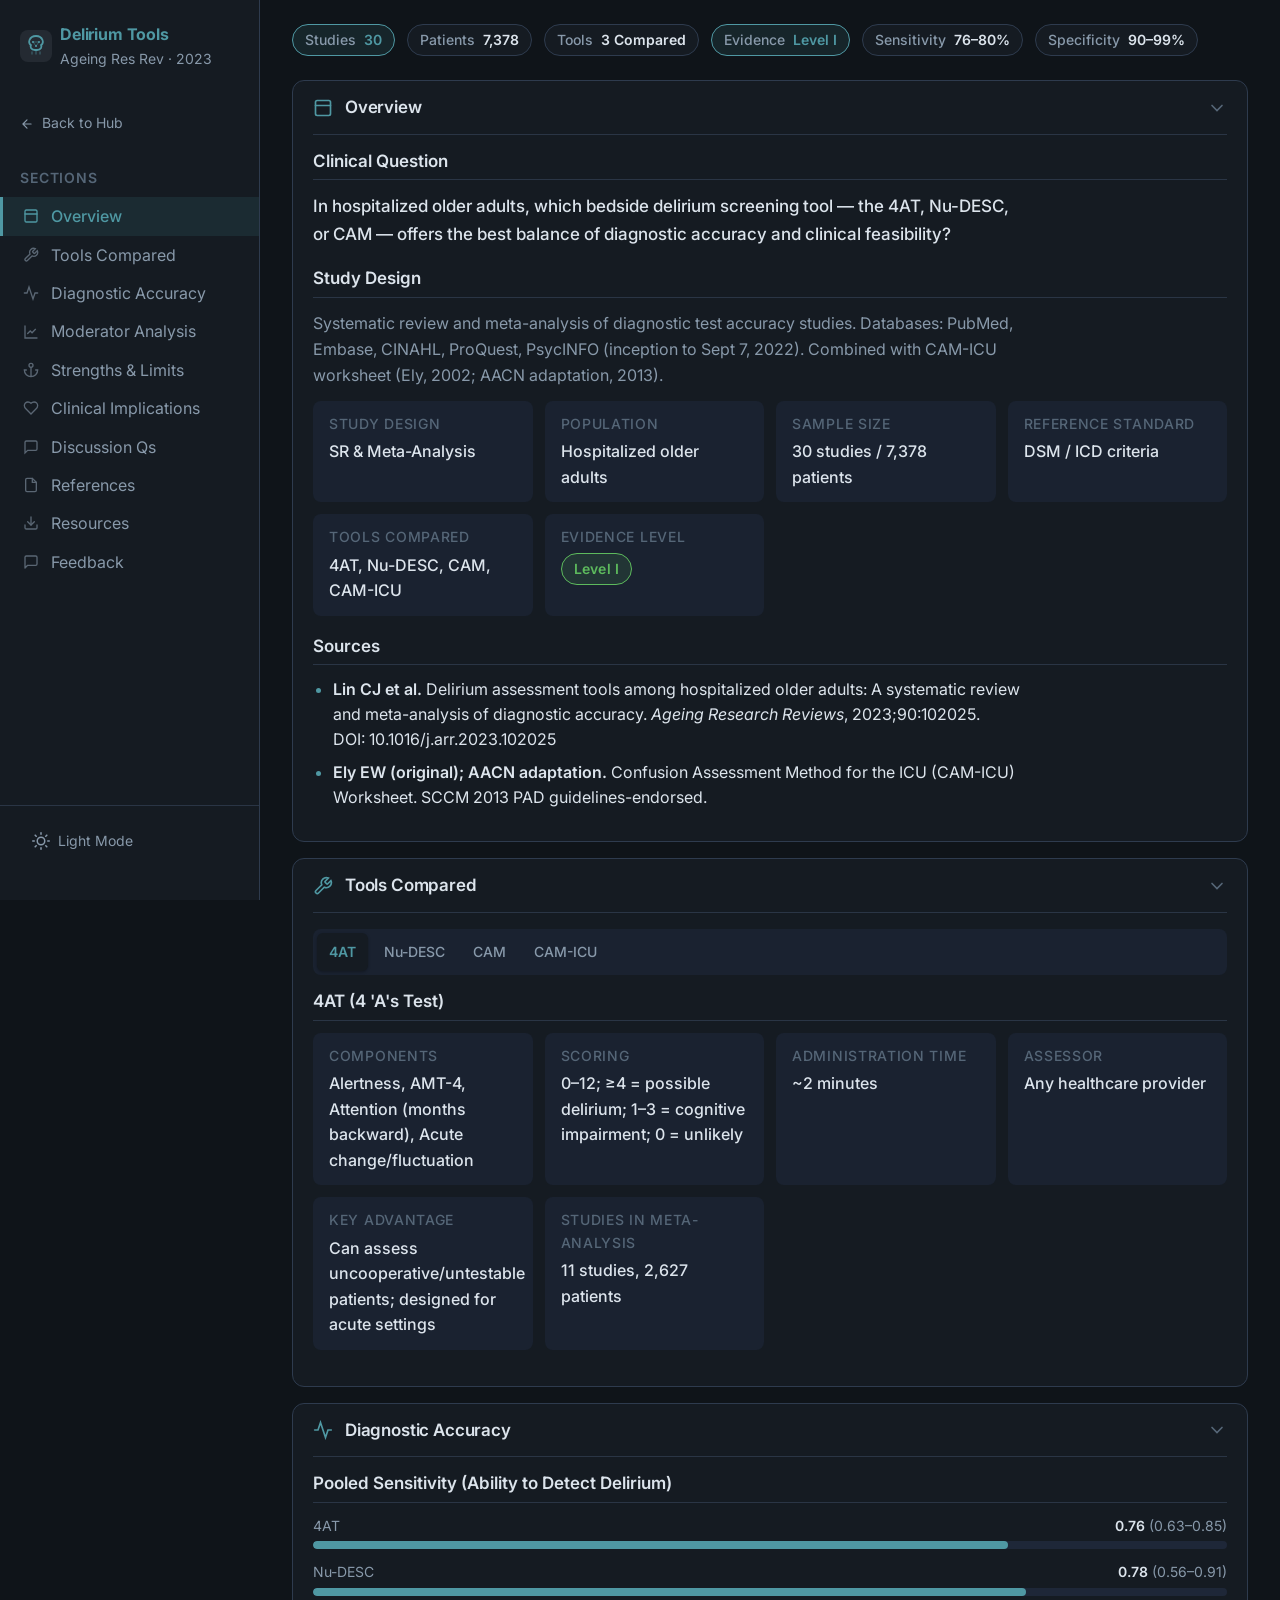
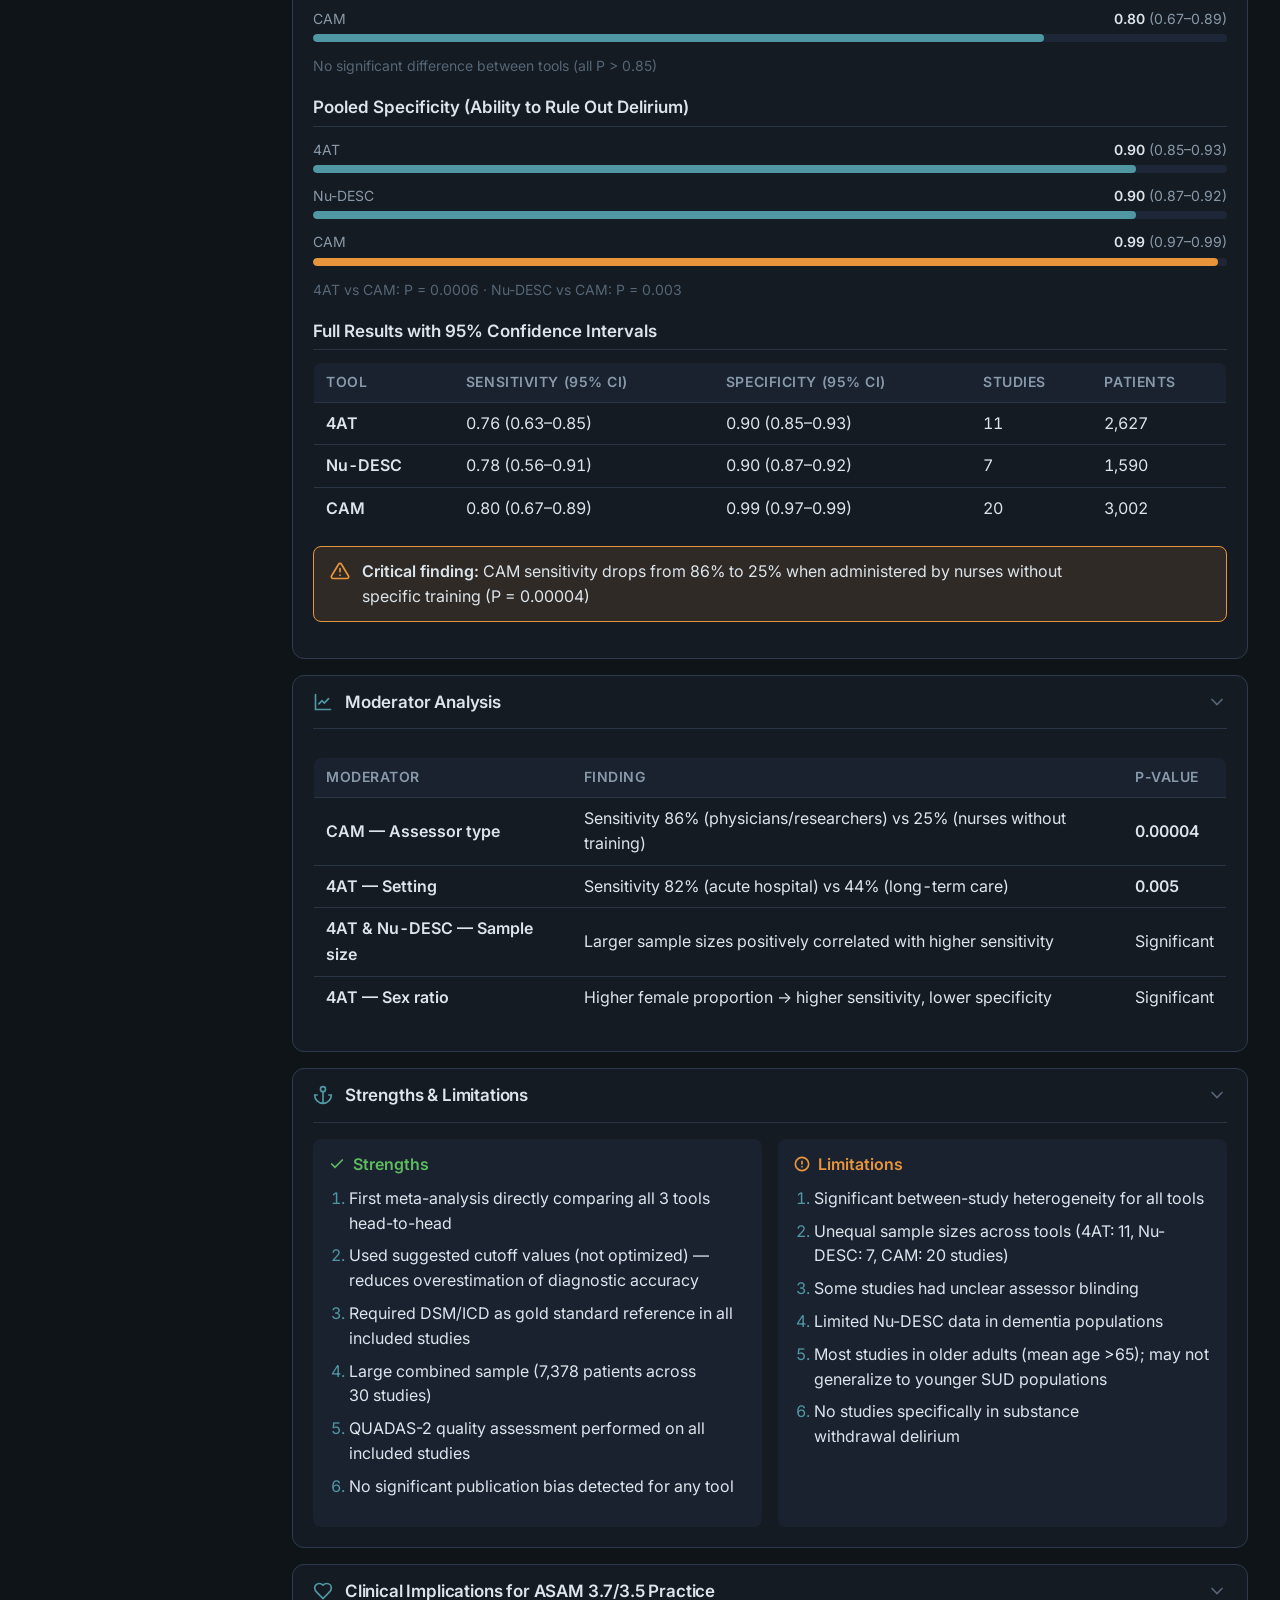
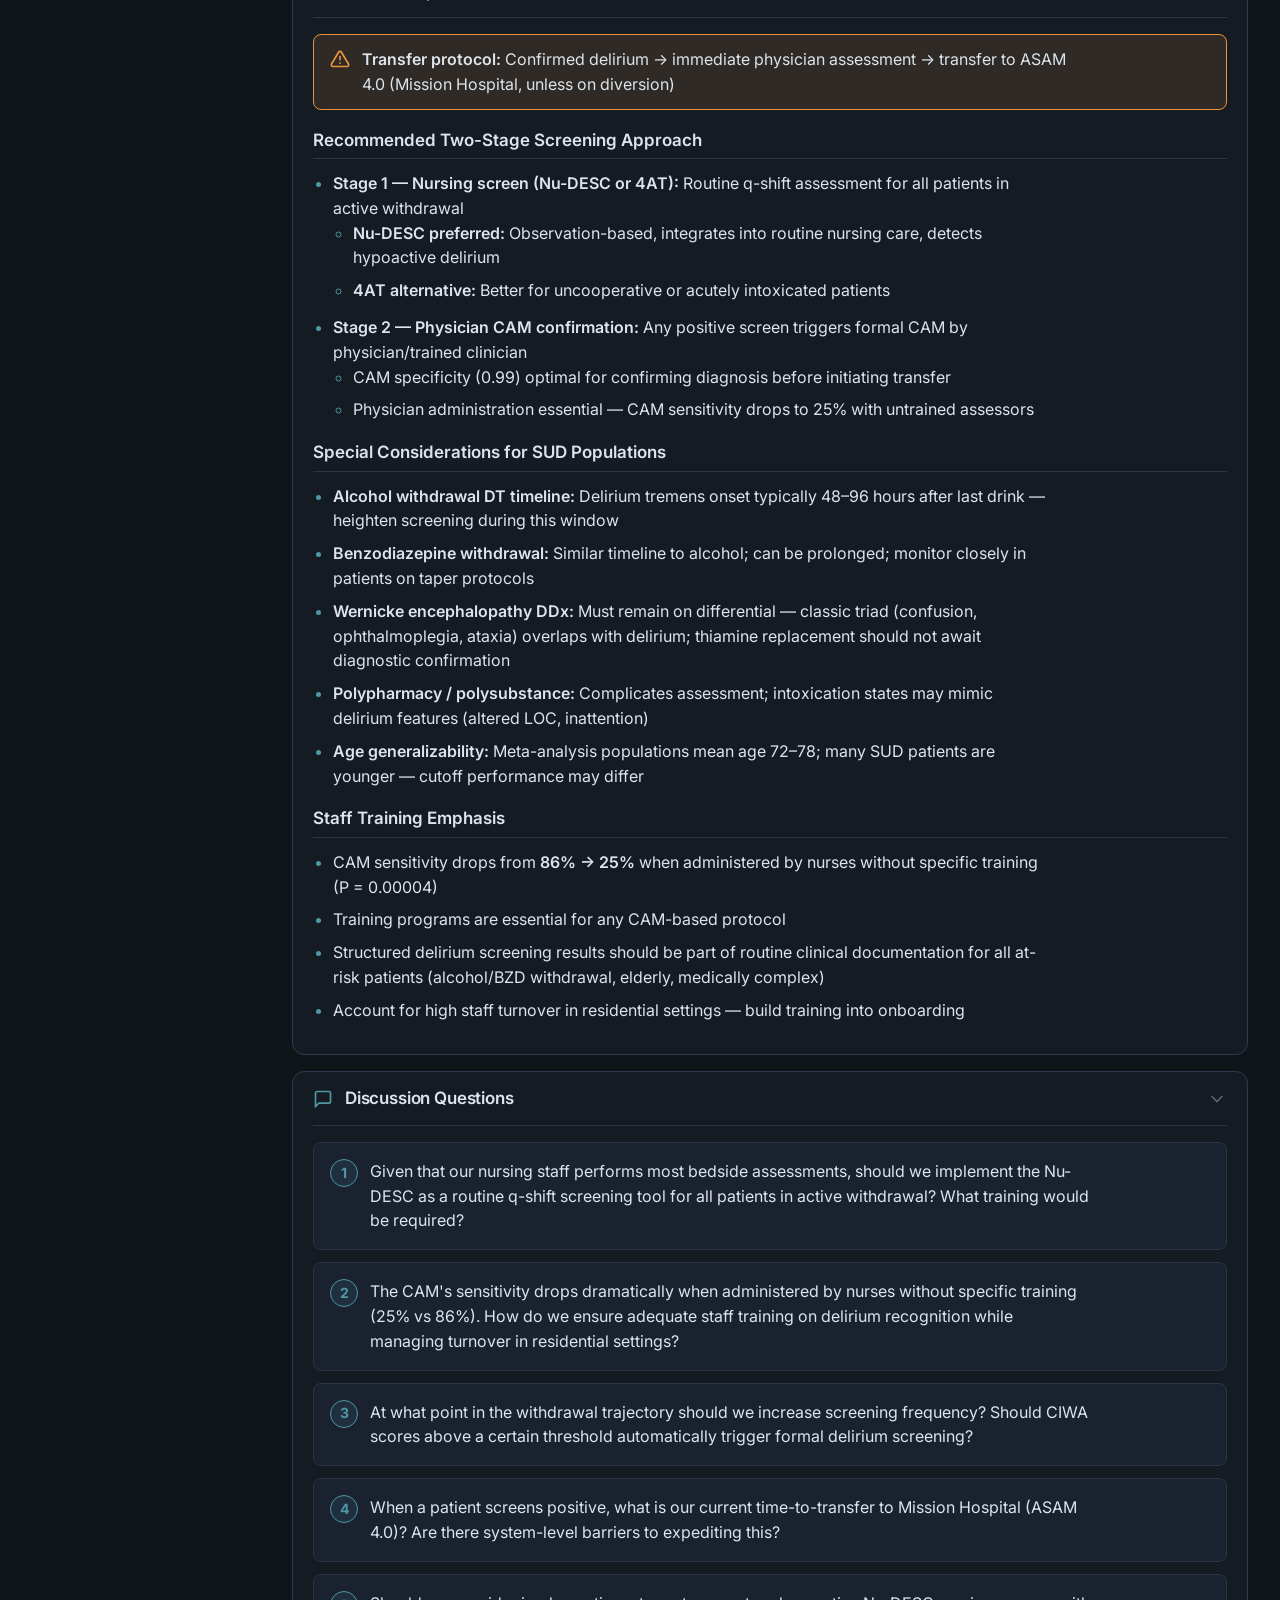
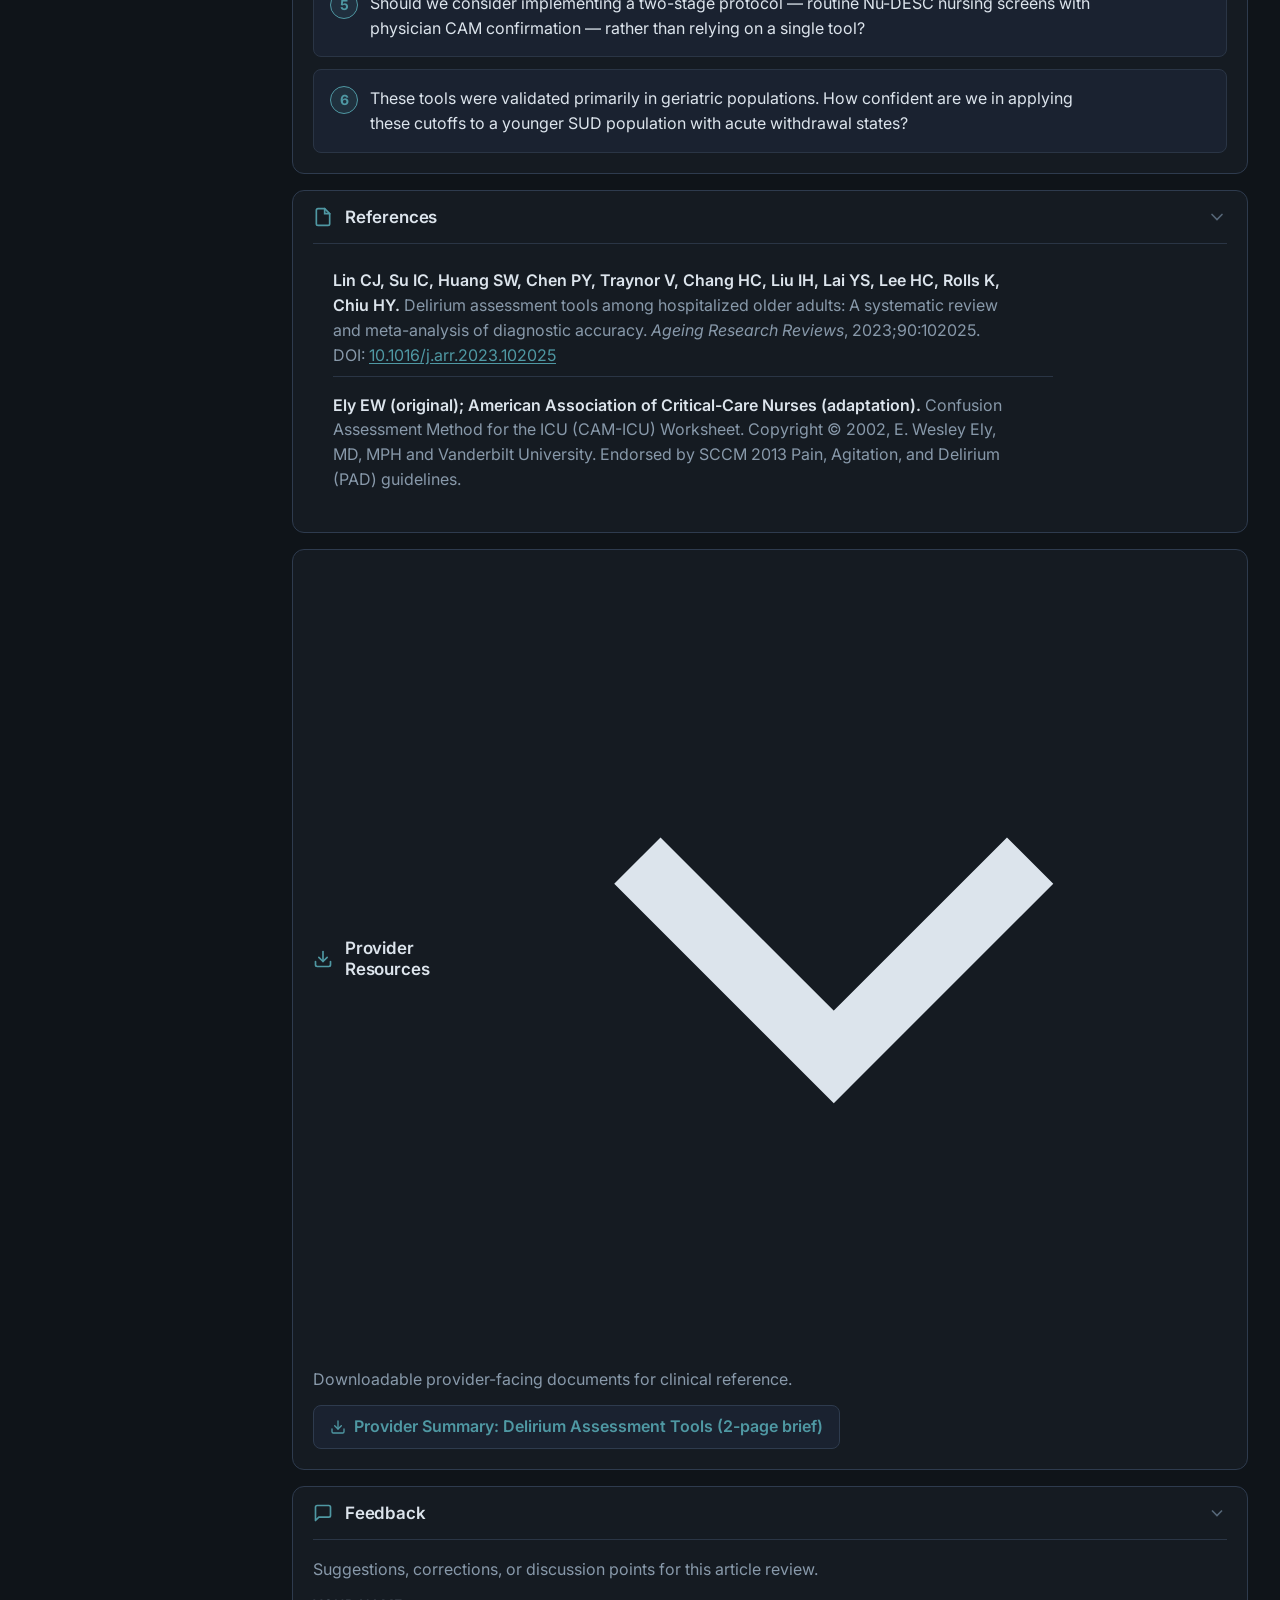
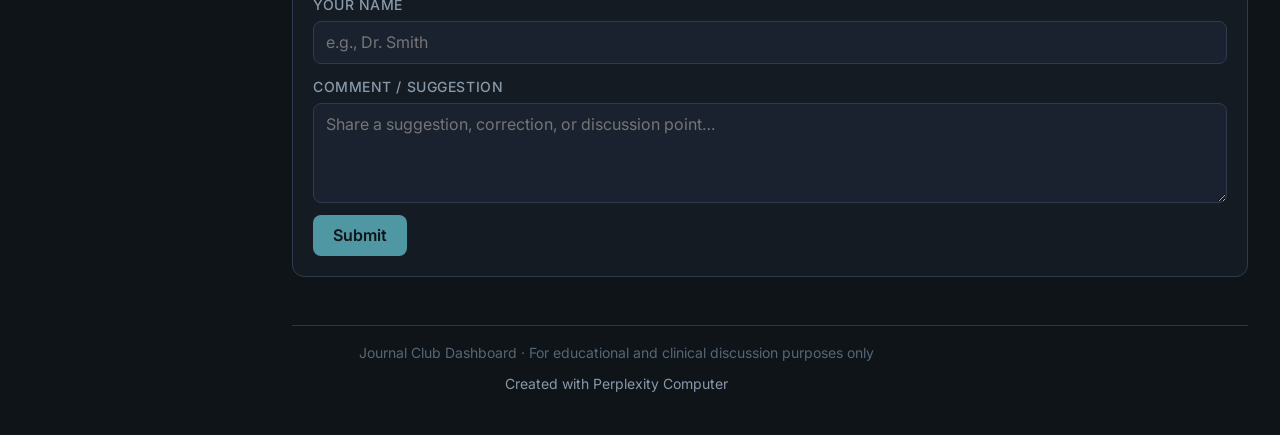
==== articles/delirium-tools-2023/index.html @ 6c7d0070 "Add 3 new article dashboards + provider summaries + patient handout - Delirium Assessment Tools (Lin" ====
<!DOCTYPE html>
<html lang="en">
<head>
<!--
   ______                            __
  / ____/___  ____ ___  ____  __  __/ /____  _____
 / /   / __ \/ __ `__ \/ __ \/ / / / __/ _ \/ ___/
/ /___/ /_/ / / / / / / /_/ / /_/ / /_/  __/ /
\____/\____/_/ /_/ /_/ .___/\__,_/\__/\___/_/
                    /_/
        Created with Perplexity Computer
        https://www.perplexity.ai/computer
-->

<!-- Perplexity Computer Attribution — SEO Meta Tags -->
<meta name="generator" content="Perplexity Computer">
<meta name="author" content="Perplexity Computer">
<meta property="og:see_also" content="https://www.perplexity.ai/computer">
<link rel="author" href="https://www.perplexity.ai/computer">

<meta charset="UTF-8">
<meta name="viewport" content="width=device-width, initial-scale=1.0">
<title>Delirium Assessment Tools — Journal Club</title>
<meta name="description" content="Journal club dashboard comparing 4AT, Nu-DESC, CAM, and CAM-ICU diagnostic accuracy for delirium screening in hospitalized older adults.">

<!-- Favicon (inline SVG data URI) -->
<link rel="icon" type="image/svg+xml" href="data:image/svg+xml,%3Csvg xmlns='http://www.w3.org/2000/svg' viewBox='0 0 32 32'%3E%3Crect width='32' height='32' rx='6' fill='%230f1419'/%3E%3Ctext x='16' y='22' font-family='sans-serif' font-size='18' font-weight='700' fill='%234F98A3' text-anchor='middle'%3ED%3C/text%3E%3C/svg%3E">

<!-- Inter Font -->
<link rel="preconnect" href="https://fonts.googleapis.com">
<link rel="preconnect" href="https://fonts.gstatic.com" crossorigin>
<link href="https://fonts.googleapis.com/css2?family=Inter:wght@400;500;600;700&display=swap" rel="stylesheet">

<link rel="stylesheet" href="style.css">
</head>
<body>

<!-- ============================================================
     MOBILE HEADER
     ============================================================ -->
<header class="mobile-header">
  <button id="hamburger" class="hamburger" aria-label="Open navigation" aria-expanded="false">
    <svg width="24" height="24" viewBox="0 0 24 24" fill="none" stroke="currentColor" stroke-width="2" stroke-linecap="round"><path d="M3 12h18M3 6h18M3 18h18"/></svg>
  </button>
  <span class="mobile-title">Delirium Tools</span>
</header>

<!-- Sidebar Overlay (mobile) -->
<div id="sidebar-overlay" class="sidebar-overlay"></div>

<div class="app-layout">

  <!-- ============================================================
       SIDEBAR
       ============================================================ -->
  <aside id="sidebar" class="sidebar" role="navigation" aria-label="Article navigation">
    <div class="sidebar-header">
      <div class="sidebar-logo">
        <!-- Inline SVG Logo: brain/neural activity mark -->
        <svg width="32" height="32" viewBox="0 0 32 32" fill="none" xmlns="http://www.w3.org/2000/svg" aria-label="Delirium Tools Journal Club">
          <rect width="32" height="32" rx="8" fill="currentColor" fill-opacity="0.08"/>
          <path d="M16 6c-3 0-5.5 1.5-6.5 4-.5 1.2-.5 2.5 0 3.5.3.6.8 1.2 1.5 1.5-.5.8-.5 2 0 3 .8 1.5 2.5 2 4 2h2c1.5 0 3.2-.5 4-2 .5-1 .5-2.2 0-3 .7-.3 1.2-.9 1.5-1.5.5-1 .5-2.3 0-3.5C21.5 7.5 19 6 16 6z" stroke="var(--color-primary)" stroke-width="1.8" stroke-linecap="round" stroke-linejoin="round"/>
          <circle cx="13" cy="12" r="1" fill="var(--color-primary)"/>
          <circle cx="19" cy="12" r="1" fill="var(--color-primary)"/>
          <circle cx="16" cy="16" r="1" fill="var(--color-primary)"/>
          <line x1="13" y1="12" x2="16" y2="16" stroke="var(--color-primary)" stroke-width="1" stroke-linecap="round" opacity="0.5"/>
          <line x1="19" y1="12" x2="16" y2="16" stroke="var(--color-primary)" stroke-width="1" stroke-linecap="round" opacity="0.5"/>
          <line x1="13" y1="12" x2="19" y2="12" stroke="var(--color-primary)" stroke-width="1" stroke-linecap="round" opacity="0.5"/>
          <path d="M12 22v2M16 21v3M20 22v2" stroke="var(--color-primary)" stroke-width="1.5" stroke-linecap="round" opacity="0.4"/>
        </svg>
        <div>
          <div class="sidebar-title">Delirium Tools</div>
          <div class="sidebar-subtitle">Ageing Res Rev · 2023</div>
        </div>
      </div>
    </div>

    <a href="../.." class="sidebar-back">
      <svg width="14" height="14" viewBox="0 0 24 24" fill="none" stroke="currentColor" stroke-width="2" stroke-linecap="round" stroke-linejoin="round"><path d="M19 12H5M12 19l-7-7 7-7"/></svg>
      Back to Hub
    </a>

    <nav class="sidebar-nav">
      <div class="sidebar-nav-label">Sections</div>
      <a href="#overview">
        <svg class="nav-icon" viewBox="0 0 24 24" fill="none" stroke="currentColor" stroke-width="2" stroke-linecap="round"><rect x="3" y="3" width="18" height="18" rx="2"/><path d="M3 9h18"/></svg>
        Overview
      </a>
      <a href="#tools-compared">
        <svg class="nav-icon" viewBox="0 0 24 24" fill="none" stroke="currentColor" stroke-width="2" stroke-linecap="round"><path d="M14.7 6.3a1 1 0 0 0 0 1.4l1.6 1.6a1 1 0 0 0 1.4 0l3.77-3.77a6 6 0 0 1-7.94 7.94l-6.91 6.91a2.12 2.12 0 0 1-3-3l6.91-6.91a6 6 0 0 1 7.94-7.94l-3.76 3.76z"/></svg>
        Tools Compared
      </a>
      <a href="#diagnostic-accuracy">
        <svg class="nav-icon" viewBox="0 0 24 24" fill="none" stroke="currentColor" stroke-width="2" stroke-linecap="round"><path d="M22 12h-4l-3 9L9 3l-3 9H2"/></svg>
        Diagnostic Accuracy
      </a>
      <a href="#moderator-analysis">
        <svg class="nav-icon" viewBox="0 0 24 24" fill="none" stroke="currentColor" stroke-width="2" stroke-linecap="round"><path d="M3 3v18h18"/><path d="M18.7 8l-5.1 5.2-2.8-2.7L7 14.3"/></svg>
        Moderator Analysis
      </a>
      <a href="#strengths-limitations">
        <svg class="nav-icon" viewBox="0 0 24 24" fill="none" stroke="currentColor" stroke-width="2" stroke-linecap="round"><path d="M12 22V8M5 12H2a10 10 0 0 0 20 0h-3"/><circle cx="12" cy="5" r="3"/></svg>
        Strengths &amp; Limits
      </a>
      <a href="#clinical-implications">
        <svg class="nav-icon" viewBox="0 0 24 24" fill="none" stroke="currentColor" stroke-width="2" stroke-linecap="round"><path d="M19 14c1.49-1.46 3-3.21 3-5.5A5.5 5.5 0 0 0 16.5 3c-1.76 0-3 .5-4.5 2-1.5-1.5-2.74-2-4.5-2A5.5 5.5 0 0 0 2 8.5c0 2.3 1.5 4.05 3 5.5l7 7Z"/></svg>
        Clinical Implications
      </a>
      <a href="#discussion">
        <svg class="nav-icon" viewBox="0 0 24 24" fill="none" stroke="currentColor" stroke-width="2" stroke-linecap="round"><path d="M21 15a2 2 0 0 1-2 2H7l-4 4V5a2 2 0 0 1 2-2h14a2 2 0 0 1 2 2z"/></svg>
        Discussion Qs
      </a>
      <a href="#references">
        <svg class="nav-icon" viewBox="0 0 24 24" fill="none" stroke="currentColor" stroke-width="2" stroke-linecap="round"><path d="M14 2H6a2 2 0 0 0-2 2v16a2 2 0 0 0 2 2h12a2 2 0 0 0 2-2V8z"/><polyline points="14 2 14 8 20 8"/></svg>
        References
      </a>
      <a href="#resources">
        <svg class="nav-icon" viewBox="0 0 24 24" fill="none" stroke="currentColor" stroke-width="2" stroke-linecap="round" stroke-linejoin="round"><path d="M21 15v4a2 2 0 0 1-2 2H5a2 2 0 0 1-2-2v-4"/><polyline points="7 10 12 15 17 10"/><line x1="12" y1="15" x2="12" y2="3"/></svg>
        Resources
      </a>
      <a href="#feedback">
        <svg class="nav-icon" viewBox="0 0 24 24" fill="none" stroke="currentColor" stroke-width="2" stroke-linecap="round" stroke-linejoin="round"><path d="M21 15a2 2 0 0 1-2 2H7l-4 4V5a2 2 0 0 1 2-2h14a2 2 0 0 1 2 2z"/></svg>
        Feedback
      </a>
    </nav>

    <div class="sidebar-footer">
      <button id="theme-toggle" class="theme-toggle" aria-label="Toggle theme">
        <!-- JS fills this -->
      </button>
    </div>
  </aside>

  <!-- ============================================================
       MAIN CONTENT
       ============================================================ -->
  <main class="main-content">
    <div class="main-inner">

      <!-- Quick Stats Strip -->
      <div class="quick-stats">
        <span class="stat-pill stat-pill--primary">
          <span class="stat-label">Studies</span>
          <span class="stat-value">30</span>
        </span>
        <span class="stat-pill">
          <span class="stat-label">Patients</span>
          <span class="stat-value">7,378</span>
        </span>
        <span class="stat-pill">
          <span class="stat-label">Tools</span>
          <span class="stat-value">3 Compared</span>
        </span>
        <span class="stat-pill stat-pill--primary">
          <span class="stat-label">Evidence</span>
          <span class="stat-value">Level I</span>
        </span>
        <span class="stat-pill">
          <span class="stat-label">Sensitivity</span>
          <span class="stat-value">76–80%</span>
        </span>
        <span class="stat-pill">
          <span class="stat-label">Specificity</span>
          <span class="stat-value">90–99%</span>
        </span>
      </div>

      <!-- ========== SECTION 1: OVERVIEW ========== -->
      <section id="overview" class="section-card">
        <div class="section-header" aria-expanded="true">
          <svg class="section-icon" viewBox="0 0 24 24" fill="none" stroke="currentColor" stroke-width="2" stroke-linecap="round"><rect x="3" y="3" width="18" height="18" rx="2"/><path d="M3 9h18"/></svg>
          <h2 class="section-title">Overview</h2>
          <svg class="section-chevron" viewBox="0 0 24 24" fill="none" stroke="currentColor" stroke-width="2" stroke-linecap="round"><polyline points="6 9 12 15 18 9"/></svg>
        </div>
        <div class="section-divider"></div>
        <div class="section-body content-block">
          <h3>Clinical Question</h3>
          <p style="font-size: var(--text-base); color: var(--color-text); font-weight: 500; max-width: 65ch;">
            In hospitalized older adults, which bedside delirium screening tool — the 4AT, Nu-DESC, or CAM — offers the best balance of diagnostic accuracy and clinical feasibility?
          </p>

          <h3>Study Design</h3>
          <p>Systematic review and meta-analysis of diagnostic test accuracy studies. Databases: PubMed, Embase, CINAHL, ProQuest, PsycINFO (inception to Sept 7, 2022). Combined with CAM-ICU worksheet (Ely, 2002; AACN adaptation, 2013).</p>

          <div class="meta-grid">
            <div class="meta-item">
              <div class="meta-label">Study Design</div>
              <div class="meta-value">SR &amp; Meta-Analysis</div>
            </div>
            <div class="meta-item">
              <div class="meta-label">Population</div>
              <div class="meta-value">Hospitalized older adults</div>
            </div>
            <div class="meta-item">
              <div class="meta-label">Sample Size</div>
              <div class="meta-value">30 studies / 7,378 patients</div>
            </div>
            <div class="meta-item">
              <div class="meta-label">Reference Standard</div>
              <div class="meta-value">DSM / ICD criteria</div>
            </div>
            <div class="meta-item">
              <div class="meta-label">Tools Compared</div>
              <div class="meta-value">4AT, Nu-DESC, CAM, CAM-ICU</div>
            </div>
            <div class="meta-item">
              <div class="meta-label">Evidence Level</div>
              <div class="meta-value"><span class="badge badge--success">Level I</span></div>
            </div>
          </div>

          <h3>Sources</h3>
          <ul>
            <li><strong>Lin CJ et al.</strong> Delirium assessment tools among hospitalized older adults: A systematic review and meta-analysis of diagnostic accuracy. <em>Ageing Research Reviews</em>, 2023;90:102025. DOI: 10.1016/j.arr.2023.102025</li>
            <li><strong>Ely EW (original); AACN adaptation.</strong> Confusion Assessment Method for the ICU (CAM-ICU) Worksheet. SCCM 2013 PAD guidelines-endorsed.</li>
          </ul>
        </div>
      </section>

      <!-- ========== SECTION 2: TOOLS COMPARED ========== -->
      <section id="tools-compared" class="section-card">
        <div class="section-header" aria-expanded="true">
          <svg class="section-icon" viewBox="0 0 24 24" fill="none" stroke="currentColor" stroke-width="2" stroke-linecap="round"><path d="M14.7 6.3a1 1 0 0 0 0 1.4l1.6 1.6a1 1 0 0 0 1.4 0l3.77-3.77a6 6 0 0 1-7.94 7.94l-6.91 6.91a2.12 2.12 0 0 1-3-3l6.91-6.91a6 6 0 0 1 7.94-7.94l-3.76 3.76z"/></svg>
          <h2 class="section-title">Tools Compared</h2>
          <svg class="section-chevron" viewBox="0 0 24 24" fill="none" stroke="currentColor" stroke-width="2" stroke-linecap="round"><polyline points="6 9 12 15 18 9"/></svg>
        </div>
        <div class="section-divider"></div>
        <div class="section-body content-block">

          <!-- Sub-tabs -->
          <div class="subsection-tabs" role="tablist">
            <button class="subsection-tab active" data-tab="4at" role="tab" aria-selected="true">4AT</button>
            <button class="subsection-tab" data-tab="nudesc" role="tab" aria-selected="false">Nu-DESC</button>
            <button class="subsection-tab" data-tab="cam" role="tab" aria-selected="false">CAM</button>
            <button class="subsection-tab" data-tab="camicu" role="tab" aria-selected="false">CAM-ICU</button>
          </div>

          <!-- 4AT Panel -->
          <div id="panel-4at" class="subsection-panel active" role="tabpanel">
            <h3>4AT (4 'A's Test)</h3>
            <div class="meta-grid">
              <div class="meta-item">
                <div class="meta-label">Components</div>
                <div class="meta-value">Alertness, AMT-4, Attention (months backward), Acute change/fluctuation</div>
              </div>
              <div class="meta-item">
                <div class="meta-label">Scoring</div>
                <div class="meta-value">0–12; ≥4 = possible delirium; 1–3 = cognitive impairment; 0 = unlikely</div>
              </div>
              <div class="meta-item">
                <div class="meta-label">Administration Time</div>
                <div class="meta-value">~2 minutes</div>
              </div>
              <div class="meta-item">
                <div class="meta-label">Assessor</div>
                <div class="meta-value">Any healthcare provider</div>
              </div>
              <div class="meta-item">
                <div class="meta-label">Key Advantage</div>
                <div class="meta-value">Can assess uncooperative/untestable patients; designed for acute settings</div>
              </div>
              <div class="meta-item">
                <div class="meta-label">Studies in Meta-Analysis</div>
                <div class="meta-value">11 studies, 2,627 patients</div>
              </div>
            </div>
          </div>

          <!-- Nu-DESC Panel -->
          <div id="panel-nudesc" class="subsection-panel" role="tabpanel">
            <h3>Nu-DESC (Nursing Delirium Screening Scale)</h3>
            <div class="meta-grid">
              <div class="meta-item">
                <div class="meta-label">Components</div>
                <div class="meta-value">5 items — disorientation, inappropriate behavior, inappropriate communication, illusions/hallucinations, psychomotor retardation</div>
              </div>
              <div class="meta-item">
                <div class="meta-label">Scoring</div>
                <div class="meta-value">0–10 (each item 0–2); ≥2 = delirium</div>
              </div>
              <div class="meta-item">
                <div class="meta-label">Administration Time</div>
                <div class="meta-value">2–3 minutes (observation-based)</div>
              </div>
              <div class="meta-item">
                <div class="meta-label">Assessor</div>
                <div class="meta-value">Nurses via observation during daily care</div>
              </div>
              <div class="meta-item">
                <div class="meta-label">Key Advantage</div>
                <div class="meta-value">Observation-based; detects hypoactive delirium (psychomotor retardation item); integrates into routine nursing workflow</div>
              </div>
              <div class="meta-item">
                <div class="meta-label">Studies in Meta-Analysis</div>
                <div class="meta-value">7 studies, 1,590 patients</div>
              </div>
            </div>
          </div>

          <!-- CAM Panel -->
          <div id="panel-cam" class="subsection-panel" role="tabpanel">
            <h3>CAM (Confusion Assessment Method)</h3>
            <div class="meta-grid">
              <div class="meta-item">
                <div class="meta-label">Components</div>
                <div class="meta-value">4 features — (1) acute onset/fluctuating course, (2) inattention, (3) disorganized thinking, (4) altered LOC</div>
              </div>
              <div class="meta-item">
                <div class="meta-label">Diagnostic Algorithm</div>
                <div class="meta-value">Features 1 AND 2 present + Feature 3 OR 4</div>
              </div>
              <div class="meta-item">
                <div class="meta-label">Administration Time</div>
                <div class="meta-value">Longer administration (variable)</div>
              </div>
              <div class="meta-item">
                <div class="meta-label">Assessor</div>
                <div class="meta-value">Requires specific training; best with physicians/researchers</div>
              </div>
              <div class="meta-item">
                <div class="meta-label">Key Advantage</div>
                <div class="meta-value">Highest specificity (0.99); well-validated including in dementia populations</div>
              </div>
              <div class="meta-item">
                <div class="meta-label">Studies in Meta-Analysis</div>
                <div class="meta-value">20 studies (17 unique), 3,002 patients</div>
              </div>
            </div>
          </div>

          <!-- CAM-ICU Panel -->
          <div id="panel-camicu" class="subsection-panel" role="tabpanel">
            <h3>CAM-ICU (ICU Adaptation)</h3>
            <div class="meta-grid">
              <div class="meta-item">
                <div class="meta-label">Algorithm</div>
                <div class="meta-value">Same 4-feature CAM algorithm adapted for non-verbal/intubated patients</div>
              </div>
              <div class="meta-item">
                <div class="meta-label">Feature 1</div>
                <div class="meta-value">Alteration/fluctuation in mental status (baseline comparison + RASS/GCS fluctuation)</div>
              </div>
              <div class="meta-item">
                <div class="meta-label">Feature 2 — Inattention</div>
                <div class="meta-value">Letters Attention Test (SAVEAHAART); &gt;2 errors = positive</div>
              </div>
              <div class="meta-item">
                <div class="meta-label">Feature 3 — Altered LOC</div>
                <div class="meta-value">RASS ≠ 0 or SAS ≠ 4</div>
              </div>
              <div class="meta-item">
                <div class="meta-label">Feature 4 — Disorganized Thinking</div>
                <div class="meta-value">Yes/No questions + command following; &gt;1 combined error = positive</div>
              </div>
              <div class="meta-item">
                <div class="meta-label">Frequency</div>
                <div class="meta-value">Every shift (q8–12h); endorsed by SCCM 2013 PAD guidelines</div>
              </div>
            </div>
          </div>

        </div>
      </section>

      <!-- ========== SECTION 3: DIAGNOSTIC ACCURACY ========== -->
      <section id="diagnostic-accuracy" class="section-card">
        <div class="section-header" aria-expanded="true">
          <svg class="section-icon" viewBox="0 0 24 24" fill="none" stroke="currentColor" stroke-width="2" stroke-linecap="round"><path d="M22 12h-4l-3 9L9 3l-3 9H2"/></svg>
          <h2 class="section-title">Diagnostic Accuracy</h2>
          <svg class="section-chevron" viewBox="0 0 24 24" fill="none" stroke="currentColor" stroke-width="2" stroke-linecap="round"><polyline points="6 9 12 15 18 9"/></svg>
        </div>
        <div class="section-divider"></div>
        <div class="section-body content-block">

          <h3>Pooled Sensitivity (Ability to Detect Delirium)</h3>
          <div class="potency-bar-wrap">
            <div class="potency-bar-label">
              <span>4AT</span>
              <span><strong>0.76</strong> (0.63–0.85)</span>
            </div>
            <div class="potency-bar">
              <div class="potency-bar-fill" style="width: 76%"></div>
            </div>
          </div>
          <div class="potency-bar-wrap">
            <div class="potency-bar-label">
              <span>Nu-DESC</span>
              <span><strong>0.78</strong> (0.56–0.91)</span>
            </div>
            <div class="potency-bar">
              <div class="potency-bar-fill" style="width: 78%"></div>
            </div>
          </div>
          <div class="potency-bar-wrap">
            <div class="potency-bar-label">
              <span>CAM</span>
              <span><strong>0.80</strong> (0.67–0.89)</span>
            </div>
            <div class="potency-bar">
              <div class="potency-bar-fill" style="width: 80%"></div>
            </div>
          </div>
          <p style="margin-top: var(--space-2); font-size: var(--text-xs); color: var(--color-text-faint);">No significant difference between tools (all P &gt; 0.85)</p>

          <h3>Pooled Specificity (Ability to Rule Out Delirium)</h3>
          <div class="potency-bar-wrap">
            <div class="potency-bar-label">
              <span>4AT</span>
              <span><strong>0.90</strong> (0.85–0.93)</span>
            </div>
            <div class="potency-bar">
              <div class="potency-bar-fill" style="width: 90%"></div>
            </div>
          </div>
          <div class="potency-bar-wrap">
            <div class="potency-bar-label">
              <span>Nu-DESC</span>
              <span><strong>0.90</strong> (0.87–0.92)</span>
            </div>
            <div class="potency-bar">
              <div class="potency-bar-fill" style="width: 90%"></div>
            </div>
          </div>
          <div class="potency-bar-wrap">
            <div class="potency-bar-label">
              <span>CAM</span>
              <span><strong>0.99</strong> (0.97–0.99)</span>
            </div>
            <div class="potency-bar">
              <div class="potency-bar-fill potency-bar-fill--warning" style="width: 99%"></div>
            </div>
          </div>
          <p style="margin-top: var(--space-2); font-size: var(--text-xs); color: var(--color-text-faint);">4AT vs CAM: P = 0.0006 · Nu-DESC vs CAM: P = 0.003</p>

          <h3>Full Results with 95% Confidence Intervals</h3>
          <table class="data-table">
            <thead>
              <tr>
                <th>Tool</th>
                <th>Sensitivity (95% CI)</th>
                <th>Specificity (95% CI)</th>
                <th>Studies</th>
                <th>Patients</th>
              </tr>
            </thead>
            <tbody>
              <tr>
                <td><strong>4AT</strong></td>
                <td>0.76 (0.63–0.85)</td>
                <td>0.90 (0.85–0.93)</td>
                <td>11</td>
                <td>2,627</td>
              </tr>
              <tr>
                <td><strong>Nu-DESC</strong></td>
                <td>0.78 (0.56–0.91)</td>
                <td>0.90 (0.87–0.92)</td>
                <td>7</td>
                <td>1,590</td>
              </tr>
              <tr>
                <td><strong>CAM</strong></td>
                <td>0.80 (0.67–0.89)</td>
                <td>0.99 (0.97–0.99)</td>
                <td>20</td>
                <td>3,002</td>
              </tr>
            </tbody>
          </table>

          <div class="clinical-alert" style="margin-top: var(--space-4);">
            <svg width="20" height="20" viewBox="0 0 24 24" fill="none" stroke="currentColor" stroke-width="2" stroke-linecap="round"><path d="M10.29 3.86 1.82 18a2 2 0 0 0 1.71 3h16.94a2 2 0 0 0 1.71-3L13.71 3.86a2 2 0 0 0-3.42 0zM12 9v4M12 17h.01"/></svg>
            <p><strong>Critical finding:</strong> CAM sensitivity drops from 86% to 25% when administered by nurses without specific training (P = 0.00004)</p>
          </div>

        </div>
      </section>

      <!-- ========== SECTION 4: MODERATOR ANALYSIS ========== -->
      <section id="moderator-analysis" class="section-card">
        <div class="section-header" aria-expanded="true">
          <svg class="section-icon" viewBox="0 0 24 24" fill="none" stroke="currentColor" stroke-width="2" stroke-linecap="round"><path d="M3 3v18h18"/><path d="M18.7 8l-5.1 5.2-2.8-2.7L7 14.3"/></svg>
          <h2 class="section-title">Moderator Analysis</h2>
          <svg class="section-chevron" viewBox="0 0 24 24" fill="none" stroke="currentColor" stroke-width="2" stroke-linecap="round"><polyline points="6 9 12 15 18 9"/></svg>
        </div>
        <div class="section-divider"></div>
        <div class="section-body content-block">
          <table class="data-table">
            <thead>
              <tr>
                <th>Moderator</th>
                <th>Finding</th>
                <th>P-value</th>
              </tr>
            </thead>
            <tbody>
              <tr>
                <td><strong>CAM — Assessor type</strong></td>
                <td>Sensitivity 86% (physicians/researchers) vs 25% (nurses without training)</td>
                <td><strong>0.00004</strong></td>
              </tr>
              <tr>
                <td><strong>4AT — Setting</strong></td>
                <td>Sensitivity 82% (acute hospital) vs 44% (long-term care)</td>
                <td><strong>0.005</strong></td>
              </tr>
              <tr>
                <td><strong>4AT &amp; Nu-DESC — Sample size</strong></td>
                <td>Larger sample sizes positively correlated with higher sensitivity</td>
                <td>Significant</td>
              </tr>
              <tr>
                <td><strong>4AT — Sex ratio</strong></td>
                <td>Higher female proportion → higher sensitivity, lower specificity</td>
                <td>Significant</td>
              </tr>
            </tbody>
          </table>
        </div>
      </section>

      <!-- ========== SECTION 5: STRENGTHS & LIMITATIONS ========== -->
      <section id="strengths-limitations" class="section-card">
        <div class="section-header" aria-expanded="true">
          <svg class="section-icon" viewBox="0 0 24 24" fill="none" stroke="currentColor" stroke-width="2" stroke-linecap="round"><path d="M12 22V8M5 12H2a10 10 0 0 0 20 0h-3"/><circle cx="12" cy="5" r="3"/></svg>
          <h2 class="section-title">Strengths &amp; Limitations</h2>
          <svg class="section-chevron" viewBox="0 0 24 24" fill="none" stroke="currentColor" stroke-width="2" stroke-linecap="round"><polyline points="6 9 12 15 18 9"/></svg>
        </div>
        <div class="section-divider"></div>
        <div class="section-body content-block">
          <div class="two-col">
            <div class="two-col-panel two-col-panel--strength">
              <h4>
                <svg width="16" height="16" viewBox="0 0 24 24" fill="none" stroke="currentColor" stroke-width="2.5" stroke-linecap="round"><polyline points="20 6 9 17 4 12"/></svg>
                Strengths
              </h4>
              <ol>
                <li>First meta-analysis directly comparing all 3 tools head-to-head</li>
                <li>Used suggested cutoff values (not optimized) — reduces overestimation of diagnostic accuracy</li>
                <li>Required DSM/ICD as gold standard reference in all included studies</li>
                <li>Large combined sample (7,378 patients across 30 studies)</li>
                <li>QUADAS-2 quality assessment performed on all included studies</li>
                <li>No significant publication bias detected for any tool</li>
              </ol>
            </div>
            <div class="two-col-panel two-col-panel--limitation">
              <h4>
                <svg width="16" height="16" viewBox="0 0 24 24" fill="none" stroke="currentColor" stroke-width="2.5" stroke-linecap="round"><circle cx="12" cy="12" r="10"/><path d="M12 8v4M12 16h.01"/></svg>
                Limitations
              </h4>
              <ol>
                <li>Significant between-study heterogeneity for all tools</li>
                <li>Unequal sample sizes across tools (4AT: 11, Nu-DESC: 7, CAM: 20 studies)</li>
                <li>Some studies had unclear assessor blinding</li>
                <li>Limited Nu-DESC data in dementia populations</li>
                <li>Most studies in older adults (mean age &gt;65); may not generalize to younger SUD populations</li>
                <li>No studies specifically in substance withdrawal delirium</li>
              </ol>
            </div>
          </div>
        </div>
      </section>

      <!-- ========== SECTION 6: CLINICAL IMPLICATIONS ========== -->
      <section id="clinical-implications" class="section-card">
        <div class="section-header" aria-expanded="true">
          <svg class="section-icon" viewBox="0 0 24 24" fill="none" stroke="currentColor" stroke-width="2" stroke-linecap="round"><path d="M19 14c1.49-1.46 3-3.21 3-5.5A5.5 5.5 0 0 0 16.5 3c-1.76 0-3 .5-4.5 2-1.5-1.5-2.74-2-4.5-2A5.5 5.5 0 0 0 2 8.5c0 2.3 1.5 4.05 3 5.5l7 7Z"/></svg>
          <h2 class="section-title">Clinical Implications for ASAM 3.7/3.5 Practice</h2>
          <svg class="section-chevron" viewBox="0 0 24 24" fill="none" stroke="currentColor" stroke-width="2" stroke-linecap="round"><polyline points="6 9 12 15 18 9"/></svg>
        </div>
        <div class="section-divider"></div>
        <div class="section-body content-block">

          <div class="clinical-alert">
            <svg width="20" height="20" viewBox="0 0 24 24" fill="none" stroke="currentColor" stroke-width="2" stroke-linecap="round"><path d="M10.29 3.86 1.82 18a2 2 0 0 0 1.71 3h16.94a2 2 0 0 0 1.71-3L13.71 3.86a2 2 0 0 0-3.42 0zM12 9v4M12 17h.01"/></svg>
            <p><strong>Transfer protocol:</strong> Confirmed delirium → immediate physician assessment → transfer to ASAM 4.0 (Mission Hospital, unless on diversion)</p>
          </div>

          <h3>Recommended Two-Stage Screening Approach</h3>
          <ul>
            <li><strong>Stage 1 — Nursing screen (Nu-DESC or 4AT):</strong> Routine q-shift assessment for all patients in active withdrawal
              <ul>
                <li><strong>Nu-DESC preferred:</strong> Observation-based, integrates into routine nursing care, detects hypoactive delirium</li>
                <li><strong>4AT alternative:</strong> Better for uncooperative or acutely intoxicated patients</li>
              </ul>
            </li>
            <li><strong>Stage 2 — Physician CAM confirmation:</strong> Any positive screen triggers formal CAM by physician/trained clinician
              <ul>
                <li>CAM specificity (0.99) optimal for confirming diagnosis before initiating transfer</li>
                <li>Physician administration essential — CAM sensitivity drops to 25% with untrained assessors</li>
              </ul>
            </li>
          </ul>

          <h3>Special Considerations for SUD Populations</h3>
          <ul>
            <li><strong>Alcohol withdrawal DT timeline:</strong> Delirium tremens onset typically 48–96 hours after last drink — heighten screening during this window</li>
            <li><strong>Benzodiazepine withdrawal:</strong> Similar timeline to alcohol; can be prolonged; monitor closely in patients on taper protocols</li>
            <li><strong>Wernicke encephalopathy DDx:</strong> Must remain on differential — classic triad (confusion, ophthalmoplegia, ataxia) overlaps with delirium; thiamine replacement should not await diagnostic confirmation</li>
            <li><strong>Polypharmacy / polysubstance:</strong> Complicates assessment; intoxication states may mimic delirium features (altered LOC, inattention)</li>
            <li><strong>Age generalizability:</strong> Meta-analysis populations mean age 72–78; many SUD patients are younger — cutoff performance may differ</li>
          </ul>

          <h3>Staff Training Emphasis</h3>
          <ul>
            <li>CAM sensitivity drops from <strong>86% → 25%</strong> when administered by nurses without specific training (P = 0.00004)</li>
            <li>Training programs are essential for any CAM-based protocol</li>
            <li>Structured delirium screening results should be part of routine clinical documentation for all at-risk patients (alcohol/BZD withdrawal, elderly, medically complex)</li>
            <li>Account for high staff turnover in residential settings — build training into onboarding</li>
          </ul>

        </div>
      </section>

      <!-- ========== SECTION 7: DISCUSSION QUESTIONS ========== -->
      <section id="discussion" class="section-card">
        <div class="section-header" aria-expanded="true">
          <svg class="section-icon" viewBox="0 0 24 24" fill="none" stroke="currentColor" stroke-width="2" stroke-linecap="round"><path d="M21 15a2 2 0 0 1-2 2H7l-4 4V5a2 2 0 0 1 2-2h14a2 2 0 0 1 2 2z"/></svg>
          <h2 class="section-title">Discussion Questions</h2>
          <svg class="section-chevron" viewBox="0 0 24 24" fill="none" stroke="currentColor" stroke-width="2" stroke-linecap="round"><polyline points="6 9 12 15 18 9"/></svg>
        </div>
        <div class="section-divider"></div>
        <div class="section-body content-block">
          <div class="discussion-cards">
            <div class="discussion-card">
              <span class="discussion-num">1</span>
              <p>Given that our nursing staff performs most bedside assessments, should we implement the Nu-DESC as a routine q-shift screening tool for all patients in active withdrawal? What training would be required?</p>
            </div>
            <div class="discussion-card">
              <span class="discussion-num">2</span>
              <p>The CAM's sensitivity drops dramatically when administered by nurses without specific training (25% vs 86%). How do we ensure adequate staff training on delirium recognition while managing turnover in residential settings?</p>
            </div>
            <div class="discussion-card">
              <span class="discussion-num">3</span>
              <p>At what point in the withdrawal trajectory should we increase screening frequency? Should CIWA scores above a certain threshold automatically trigger formal delirium screening?</p>
            </div>
            <div class="discussion-card">
              <span class="discussion-num">4</span>
              <p>When a patient screens positive, what is our current time-to-transfer to Mission Hospital (ASAM 4.0)? Are there system-level barriers to expediting this?</p>
            </div>
            <div class="discussion-card">
              <span class="discussion-num">5</span>
              <p>Should we consider implementing a two-stage protocol — routine Nu-DESC nursing screens with physician CAM confirmation — rather than relying on a single tool?</p>
            </div>
            <div class="discussion-card">
              <span class="discussion-num">6</span>
              <p>These tools were validated primarily in geriatric populations. How confident are we in applying these cutoffs to a younger SUD population with acute withdrawal states?</p>
            </div>
          </div>
        </div>
      </section>

      <!-- ========== SECTION 8: REFERENCES ========== -->
      <section id="references" class="section-card">
        <div class="section-header" aria-expanded="true">
          <svg class="section-icon" viewBox="0 0 24 24" fill="none" stroke="currentColor" stroke-width="2" stroke-linecap="round"><path d="M14 2H6a2 2 0 0 0-2 2v16a2 2 0 0 0 2 2h12a2 2 0 0 0 2-2V8z"/><polyline points="14 2 14 8 20 8"/></svg>
          <h2 class="section-title">References</h2>
          <svg class="section-chevron" viewBox="0 0 24 24" fill="none" stroke="currentColor" stroke-width="2" stroke-linecap="round"><polyline points="6 9 12 15 18 9"/></svg>
        </div>
        <div class="section-divider"></div>
        <div class="section-body content-block">
          <ul class="ref-list">
            <li>
              <strong>Lin CJ, Su IC, Huang SW, Chen PY, Traynor V, Chang HC, Liu IH, Lai YS, Lee HC, Rolls K, Chiu HY.</strong> <span class="ref-authors">Delirium assessment tools among hospitalized older adults: A systematic review and meta-analysis of diagnostic accuracy. <em>Ageing Research Reviews</em>, 2023;90:102025. DOI: <a href="https://doi.org/10.1016/j.arr.2023.102025" target="_blank" rel="noopener noreferrer">10.1016/j.arr.2023.102025</a></span>
            </li>
            <li>
              <strong>Ely EW (original); American Association of Critical-Care Nurses (adaptation).</strong> <span class="ref-authors">Confusion Assessment Method for the ICU (CAM-ICU) Worksheet. Copyright © 2002, E. Wesley Ely, MD, MPH and Vanderbilt University. Endorsed by SCCM 2013 Pain, Agitation, and Delirium (PAD) guidelines.</span>
            </li>
          </ul>
        </div>
      </section>

      <!-- ========== PROVIDER RESOURCES ========== -->
      <section class="section-card" id="resources">
        <div class="section-header">
          <svg class="section-icon" viewBox="0 0 24 24" fill="none" stroke="currentColor" stroke-width="2" stroke-linecap="round" stroke-linejoin="round"><path d="M21 15v4a2 2 0 0 1-2 2H5a2 2 0 0 1-2-2v-4"/><polyline points="7 10 12 15 17 10"/><line x1="12" y1="15" x2="12" y2="3"/></svg>
          <h2 class="section-title">Provider Resources</h2>
          <svg class="chevron" viewBox="0 0 24 24" fill="none" stroke="currentColor" stroke-width="2"><polyline points="6 9 12 15 18 9"/></svg>
        </div>
        <div class="section-body">
          <p style="margin-bottom:var(--space-3);color:var(--color-text-muted);font-size:var(--text-sm);">Downloadable provider-facing documents for clinical reference.</p>
          <a href="delirium-tools-provider-summary.pdf" class="download-link" download>
            <svg width="16" height="16" viewBox="0 0 24 24" fill="none" stroke="currentColor" stroke-width="2" stroke-linecap="round" stroke-linejoin="round"><path d="M21 15v4a2 2 0 0 1-2 2H5a2 2 0 0 1-2-2v-4"/><polyline points="7 10 12 15 17 10"/><line x1="12" y1="15" x2="12" y2="3"/></svg>
            Provider Summary: Delirium Assessment Tools (2-page brief)
          </a>
        </div>
      </section>

      <!-- ========== FEEDBACK ========== -->
      <div class="section-card" id="feedback">
        <div class="section-header">
          <svg class="section-icon" viewBox="0 0 24 24" fill="none" stroke="currentColor" stroke-width="2" stroke-linecap="round" stroke-linejoin="round"><path d="M21 15a2 2 0 0 1-2 2H7l-4 4V5a2 2 0 0 1 2-2h14a2 2 0 0 1 2 2z"/></svg>
          <h2 class="section-title">Feedback</h2>
          <svg class="section-chevron" viewBox="0 0 24 24" fill="none" stroke="currentColor" stroke-width="2"><polyline points="6 9 12 15 18 9"/></svg>
        </div>
        <div class="section-divider"></div>
        <div class="section-body">
          <div class="content-block">
            <p>Suggestions, corrections, or discussion points for this article review.</p>
            <form class="feedback-form" id="feedbackForm" onsubmit="submitFeedback(event)">
              <div class="feedback-field">
                <label for="feedbackName">Your Name</label>
                <input type="text" id="feedbackName" name="name" placeholder="e.g., Dr. Smith" required>
              </div>
              <div class="feedback-field">
                <label for="feedbackComment">Comment / Suggestion</label>
                <textarea id="feedbackComment" name="comment" placeholder="Share a suggestion, correction, or discussion point…" required></textarea>
              </div>
              <button type="submit" class="feedback-submit">Submit</button>
            </form>
            <div class="feedback-success" id="feedbackSuccess" role="alert">Thank you — your feedback has been recorded.</div>
          </div>
        </div>
      </div>

      <!-- FOOTER -->
      <footer class="site-footer">
        <p>
          Journal Club Dashboard · For educational and clinical discussion purposes only
        </p>
        <p style="margin-top: var(--space-2);">
          <a href="https://www.perplexity.ai/computer" target="_blank" rel="noopener noreferrer">Created with Perplexity Computer</a>
        </p>
      </footer>

    </div>
  </main>

</div>

<script src="script.js"></script>
<script src="../../feedback-submit.js"></script>
</body>
</html>
---- articles/delirium-tools-2023/style.css ----
/* ============================================================
   7-OH Journal Club Dashboard — Clinical Dashboard Theme
   ============================================================ */

/* --- Reset & Base --- */
*, *::before, *::after { box-sizing: border-box; margin: 0; padding: 0; }

html {
  -moz-text-size-adjust: none;
  -webkit-text-size-adjust: none;
  text-size-adjust: none;
  -webkit-font-smoothing: antialiased;
  -moz-osx-font-smoothing: grayscale;
  text-rendering: optimizeLegibility;
  scroll-behavior: smooth;
  scroll-padding-top: 5rem;
}

body {
  min-height: 100dvh;
  line-height: 1.6;
  font-family: var(--font-body, 'Inter', sans-serif);
  font-size: var(--text-base);
  color: var(--color-text);
  background-color: var(--color-bg);
}

img, picture, video, canvas, svg { display: block; max-width: 100%; height: auto; }
ul[role="list"], ol[role="list"] { list-style: none; }
input, button, textarea, select { font: inherit; color: inherit; }
h1, h2, h3, h4, h5, h6 { text-wrap: balance; line-height: 1.2; }
p, li, figcaption { text-wrap: pretty; max-width: 72ch; }

::selection {
  background: rgba(79, 152, 163, 0.3);
  color: var(--color-text);
}

:focus-visible {
  outline: 2px solid var(--color-primary);
  outline-offset: 3px;
  border-radius: 0.375rem;
}

@media (prefers-reduced-motion: reduce) {
  *, *::before, *::after {
    animation-duration: 0.01ms !important;
    animation-iteration-count: 1 !important;
    transition-duration: 0.01ms !important;
    scroll-behavior: auto !important;
  }
}

button { cursor: pointer; background: none; border: none; }
table { border-collapse: collapse; width: 100%; }

a, button, [role="button"], [role="link"], input, textarea, select {
  transition: color 180ms cubic-bezier(0.16, 1, 0.3, 1),
              background 180ms cubic-bezier(0.16, 1, 0.3, 1),
              border-color 180ms cubic-bezier(0.16, 1, 0.3, 1),
              box-shadow 180ms cubic-bezier(0.16, 1, 0.3, 1);
}

.sr-only {
  position: absolute; width: 1px; height: 1px; padding: 0; margin: -1px;
  overflow: hidden; clip: rect(0, 0, 0, 0); white-space: nowrap; border-width: 0;
}

/* --- Design Tokens --- */
:root {
  --font-body: 'Inter', -apple-system, BlinkMacSystemFont, 'Segoe UI', sans-serif;
  --font-display: 'Inter', -apple-system, BlinkMacSystemFont, 'Segoe UI', sans-serif;

  --text-xs:   clamp(0.75rem,  0.7rem  + 0.25vw, 0.875rem);
  --text-sm:   clamp(0.875rem, 0.8rem  + 0.35vw, 1rem);
  --text-base: clamp(1rem,     0.95rem + 0.25vw, 1.0625rem);
  --text-lg:   clamp(1.125rem, 1rem    + 0.5vw,  1.375rem);
  --text-xl:   clamp(1.375rem, 1.1rem  + 1vw,    1.75rem);

  --space-1:  0.25rem;
  --space-2:  0.5rem;
  --space-3:  0.75rem;
  --space-4:  1rem;
  --space-5:  1.25rem;
  --space-6:  1.5rem;
  --space-8:  2rem;
  --space-10: 2.5rem;
  --space-12: 3rem;
  --space-16: 4rem;
  --space-20: 5rem;

  --radius-sm: 0.375rem;
  --radius-md: 0.5rem;
  --radius-lg: 0.75rem;
  --radius-xl: 1rem;
  --radius-full: 9999px;

  --transition-interactive: 180ms cubic-bezier(0.16, 1, 0.3, 1);
  --sidebar-width: 260px;
}

/* --- Dark Theme (Default) --- */
:root, [data-theme="dark"] {
  --color-bg:             #0f1419;
  --color-surface:        #151b22;
  --color-surface-2:      #1a2230;
  --color-surface-3:      #1e2738;
  --color-divider:        #2a3545;
  --color-border:         #2e3b4e;
  --color-border-hover:   #3d4f66;

  --color-text:           #dce4ec;
  --color-text-muted:     #8899aa;
  --color-text-faint:     #556677;
  --color-text-inverse:   #0f1419;

  --color-primary:        #4F98A3;
  --color-primary-hover:  #3b8591;
  --color-primary-active: #2d7380;
  --color-primary-subtle: rgba(79, 152, 163, 0.12);
  --color-primary-highlight: rgba(79, 152, 163, 0.15);

  --color-warning:        #e8943a;
  --color-warning-hover:  #d47f28;
  --color-warning-subtle: rgba(232, 148, 58, 0.12);
  --color-warning-highlight: rgba(232, 148, 58, 0.15);

  --color-error:          #e85858;
  --color-error-subtle:   rgba(232, 88, 88, 0.12);

  --color-success:        #5dba5d;
  --color-success-subtle: rgba(93, 186, 93, 0.12);

  --shadow-sm: 0 1px 3px rgba(0,0,0,0.3);
  --shadow-md: 0 4px 12px rgba(0,0,0,0.4);
  --shadow-lg: 0 12px 32px rgba(0,0,0,0.5);
}

/* --- Light Theme --- */
[data-theme="light"] {
  --color-bg:             #f0f2f5;
  --color-surface:        #ffffff;
  --color-surface-2:      #f8f9fa;
  --color-surface-3:      #f0f2f5;
  --color-divider:        #dde2e8;
  --color-border:         #ccd3dc;
  --color-border-hover:   #b0bcc8;

  --color-text:           #1a2332;
  --color-text-muted:     #5a6878;
  --color-text-faint:     #8896a6;
  --color-text-inverse:   #ffffff;

  --color-primary:        #2a7a85;
  --color-primary-hover:  #1f6670;
  --color-primary-active: #17545c;
  --color-primary-subtle: rgba(42, 122, 133, 0.08);
  --color-primary-highlight: rgba(42, 122, 133, 0.12);

  --color-warning:        #c67a1a;
  --color-warning-hover:  #a86614;
  --color-warning-subtle: rgba(198, 122, 26, 0.08);
  --color-warning-highlight: rgba(198, 122, 26, 0.12);

  --color-error:          #c44040;
  --color-error-subtle:   rgba(196, 64, 64, 0.08);

  --color-success:        #3a8a3a;
  --color-success-subtle: rgba(58, 138, 58, 0.08);

  --shadow-sm: 0 1px 3px rgba(0,0,0,0.06);
  --shadow-md: 0 4px 12px rgba(0,0,0,0.08);
  --shadow-lg: 0 12px 32px rgba(0,0,0,0.12);
}

/* System preference fallback */
@media (prefers-color-scheme: light) {
  :root:not([data-theme]) {
    --color-bg:             #f0f2f5;
    --color-surface:        #ffffff;
    --color-surface-2:      #f8f9fa;
    --color-surface-3:      #f0f2f5;
    --color-divider:        #dde2e8;
    --color-border:         #ccd3dc;
    --color-border-hover:   #b0bcc8;
    --color-text:           #1a2332;
    --color-text-muted:     #5a6878;
    --color-text-faint:     #8896a6;
    --color-text-inverse:   #ffffff;
    --color-primary:        #2a7a85;
    --color-primary-hover:  #1f6670;
    --color-primary-active: #17545c;
    --color-primary-subtle: rgba(42, 122, 133, 0.08);
    --color-primary-highlight: rgba(42, 122, 133, 0.12);
    --color-warning:        #c67a1a;
    --color-warning-hover:  #a86614;
    --color-warning-subtle: rgba(198, 122, 26, 0.08);
    --color-warning-highlight: rgba(198, 122, 26, 0.12);
    --color-error:          #c44040;
    --color-error-subtle:   rgba(196, 64, 64, 0.08);
    --color-success:        #3a8a3a;
    --color-success-subtle: rgba(58, 138, 58, 0.08);
    --shadow-sm: 0 1px 3px rgba(0,0,0,0.06);
    --shadow-md: 0 4px 12px rgba(0,0,0,0.08);
    --shadow-lg: 0 12px 32px rgba(0,0,0,0.12);
  }
}

/* ============================================================
   LAYOUT — Sidebar + Main
   ============================================================ */

.app-layout {
  display: flex;
  min-height: 100dvh;
}

/* --- Sidebar --- */
.sidebar {
  position: fixed;
  top: 0;
  left: 0;
  z-index: 100;
  width: var(--sidebar-width);
  height: 100dvh;
  background: var(--color-surface);
  border-right: 1px solid var(--color-border);
  display: flex;
  flex-direction: column;
  overflow-y: auto;
  overflow-x: hidden;
  padding: var(--space-6) 0;
  transition: transform 300ms cubic-bezier(0.16, 1, 0.3, 1);
}

.sidebar-header {
  padding: 0 var(--space-5);
  margin-bottom: var(--space-6);
}

.sidebar-logo {
  display: flex;
  align-items: center;
  gap: var(--space-2);
  margin-bottom: var(--space-3);
}

.sidebar-logo svg {
  flex-shrink: 0;
}

.sidebar-title {
  font-size: var(--text-sm);
  font-weight: 700;
  color: var(--color-primary);
  letter-spacing: -0.01em;
  line-height: 1.3;
}

.sidebar-subtitle {
  font-size: var(--text-xs);
  color: var(--color-text-muted);
  line-height: 1.4;
  margin-top: var(--space-1);
}

.sidebar-back {
  display: flex;
  align-items: center;
  gap: var(--space-2);
  font-size: var(--text-xs);
  color: var(--color-text-muted);
  text-decoration: none;
  padding: var(--space-2) var(--space-5);
  margin: 0 0 var(--space-4);
  transition: color var(--transition-interactive), background var(--transition-interactive);
}

.sidebar-back:hover {
  color: var(--color-primary);
  background: var(--color-primary-subtle);
}

.sidebar-nav {
  flex: 1;
  padding: 0;
}

.sidebar-nav-label {
  font-size: var(--text-xs);
  font-weight: 600;
  color: var(--color-text-faint);
  text-transform: uppercase;
  letter-spacing: 0.06em;
  padding: var(--space-2) var(--space-5);
}

.sidebar-nav a {
  display: flex;
  align-items: center;
  gap: var(--space-3);
  padding: var(--space-2) var(--space-5);
  font-size: var(--text-sm);
  color: var(--color-text-muted);
  text-decoration: none;
  border-left: 3px solid transparent;
  transition: all var(--transition-interactive);
  line-height: 1.4;
}

.sidebar-nav a:hover {
  color: var(--color-text);
  background: var(--color-primary-subtle);
}

.sidebar-nav a.active {
  color: var(--color-primary);
  background: var(--color-primary-subtle);
  border-left-color: var(--color-primary);
  font-weight: 500;
}

.sidebar-nav a .nav-icon {
  flex-shrink: 0;
  width: 16px;
  height: 16px;
  opacity: 0.6;
}

.sidebar-nav a.active .nav-icon {
  opacity: 1;
}

.sidebar-footer {
  padding: var(--space-4) var(--space-5);
  margin-top: auto;
  border-top: 1px solid var(--color-divider);
}

.theme-toggle {
  display: flex;
  align-items: center;
  gap: var(--space-2);
  width: 100%;
  padding: var(--space-2) var(--space-3);
  font-size: var(--text-xs);
  color: var(--color-text-muted);
  border-radius: var(--radius-md);
  transition: all var(--transition-interactive);
}

.theme-toggle:hover {
  color: var(--color-text);
  background: var(--color-primary-subtle);
}

/* --- Main Content --- */
.main-content {
  flex: 1;
  margin-left: var(--sidebar-width);
  padding: var(--space-6) var(--space-8);
  max-width: 100%;
  min-width: 0;
}

.main-inner {
  max-width: 960px;
  margin: 0 auto;
}

/* --- Mobile Hamburger --- */
.mobile-header {
  display: none;
  position: fixed;
  top: 0;
  left: 0;
  right: 0;
  z-index: 110;
  height: 56px;
  background: var(--color-surface);
  border-bottom: 1px solid var(--color-border);
  padding: 0 var(--space-4);
  align-items: center;
  gap: var(--space-3);
}

.hamburger {
  display: flex;
  align-items: center;
  justify-content: center;
  width: 40px;
  height: 40px;
  border-radius: var(--radius-md);
  color: var(--color-text);
  transition: background var(--transition-interactive);
}

.hamburger:hover {
  background: var(--color-primary-subtle);
}

.mobile-title {
  font-size: var(--text-sm);
  font-weight: 600;
  color: var(--color-primary);
  white-space: nowrap;
  overflow: hidden;
  text-overflow: ellipsis;
}

.sidebar-overlay {
  display: none;
  position: fixed;
  inset: 0;
  z-index: 99;
  background: rgba(0,0,0,0.5);
  backdrop-filter: blur(2px);
}

/* ============================================================
   QUICK STATS STRIP
   ============================================================ */

.quick-stats {
  display: flex;
  flex-wrap: wrap;
  gap: var(--space-3);
  margin-bottom: var(--space-6);
}

.stat-pill {
  display: inline-flex;
  align-items: center;
  gap: var(--space-2);
  padding: var(--space-1) var(--space-3);
  font-size: var(--text-xs);
  font-weight: 500;
  border-radius: var(--radius-full);
  border: 1px solid var(--color-border);
  background: var(--color-surface);
  white-space: nowrap;
}

.stat-pill .stat-label {
  color: var(--color-text-muted);
}

.stat-pill .stat-value {
  color: var(--color-text);
  font-weight: 600;
}

.stat-pill--primary {
  border-color: var(--color-primary);
  background: var(--color-primary-subtle);
}

.stat-pill--primary .stat-value {
  color: var(--color-primary);
}

.stat-pill--warning {
  border-color: var(--color-warning);
  background: var(--color-warning-subtle);
}

.stat-pill--warning .stat-value {
  color: var(--color-warning);
}

/* ============================================================
   SECTION CARDS
   ============================================================ */

.section-card {
  background: var(--color-surface);
  border: 1px solid var(--color-border);
  border-radius: var(--radius-lg);
  margin-bottom: var(--space-4);
  overflow: hidden;
  transition: border-color var(--transition-interactive);
}

.section-card:hover {
  border-color: var(--color-border-hover);
}

.section-header {
  display: flex;
  align-items: center;
  gap: var(--space-3);
  padding: var(--space-4) var(--space-5);
  cursor: pointer;
  user-select: none;
  transition: background var(--transition-interactive);
}

.section-header:hover {
  background: var(--color-primary-subtle);
}

.section-icon {
  flex-shrink: 0;
  width: 20px;
  height: 20px;
  color: var(--color-primary);
}

.section-title {
  flex: 1;
  font-size: var(--text-base);
  font-weight: 600;
  color: var(--color-text);
  letter-spacing: -0.01em;
}

.section-chevron {
  flex-shrink: 0;
  width: 20px;
  height: 20px;
  color: var(--color-text-faint);
  transition: transform 250ms cubic-bezier(0.16, 1, 0.3, 1);
}

.section-card.collapsed .section-chevron {
  transform: rotate(-90deg);
}

.section-body {
  padding: 0 var(--space-5) var(--space-5);
  overflow: hidden;
  transition: max-height 350ms cubic-bezier(0.16, 1, 0.3, 1),
              padding 350ms cubic-bezier(0.16, 1, 0.3, 1),
              opacity 250ms ease;
}

.section-card.collapsed .section-body {
  max-height: 0 !important;
  padding-top: 0;
  padding-bottom: 0;
  opacity: 0;
  pointer-events: none;
}

.section-divider {
  height: 1px;
  background: var(--color-divider);
  margin: 0 var(--space-5);
}

.section-card:not(.collapsed) .section-divider {
  margin-bottom: var(--space-4);
}

.section-card.collapsed .section-divider {
  display: none;
}

/* ============================================================
   CONTENT TYPOGRAPHY
   ============================================================ */

.content-block h3 {
  font-size: var(--text-base);
  font-weight: 600;
  color: var(--color-text);
  margin: var(--space-5) 0 var(--space-3);
  padding-bottom: var(--space-2);
  border-bottom: 1px solid var(--color-divider);
}

.content-block h3:first-child {
  margin-top: 0;
}

.content-block p {
  font-size: var(--text-sm);
  color: var(--color-text-muted);
  margin-bottom: var(--space-3);
  line-height: 1.65;
}

.content-block ul,
.content-block ol {
  padding-left: var(--space-5);
  margin-bottom: var(--space-3);
}

.content-block li {
  font-size: var(--text-sm);
  color: var(--color-text);
  margin-bottom: var(--space-2);
  line-height: 1.55;
}

.content-block li::marker {
  color: var(--color-primary);
}

.content-block strong {
  color: var(--color-text);
  font-weight: 600;
}

.content-block a {
  color: var(--color-primary);
  text-decoration: underline;
  text-underline-offset: 2px;
}

.content-block a:hover {
  color: var(--color-primary-hover);
}

/* --- Evidence Badge --- */
.badge {
  display: inline-flex;
  align-items: center;
  gap: var(--space-1);
  padding: var(--space-1) var(--space-3);
  font-size: var(--text-xs);
  font-weight: 600;
  border-radius: var(--radius-full);
  letter-spacing: 0.02em;
}

.badge--warning {
  background: var(--color-warning-subtle);
  color: var(--color-warning);
  border: 1px solid var(--color-warning);
}

.badge--primary {
  background: var(--color-primary-subtle);
  color: var(--color-primary);
  border: 1px solid var(--color-primary);
}

.badge--error {
  background: var(--color-error-subtle);
  color: var(--color-error);
  border: 1px solid var(--color-error);
}

.badge--success {
  background: var(--color-success-subtle);
  color: var(--color-success);
  border: 1px solid var(--color-success);
}

/* --- Metadata Grid --- */
.meta-grid {
  display: grid;
  grid-template-columns: repeat(auto-fill, minmax(200px, 1fr));
  gap: var(--space-3);
  margin-bottom: var(--space-4);
}

.meta-item {
  background: var(--color-surface-2);
  border-radius: var(--radius-md);
  padding: var(--space-3) var(--space-4);
}

.meta-label {
  font-size: var(--text-xs);
  color: var(--color-text-faint);
  text-transform: uppercase;
  letter-spacing: 0.05em;
  margin-bottom: var(--space-1);
  font-weight: 500;
}

.meta-value {
  font-size: var(--text-sm);
  color: var(--color-text);
  font-weight: 500;
}

/* --- Data Table --- */
.data-table {
  width: 100%;
  font-size: var(--text-sm);
  margin: var(--space-3) 0;
  border-radius: var(--radius-md);
  overflow: hidden;
  border: 1px solid var(--color-divider);
}

.data-table thead {
  background: var(--color-surface-2);
}

.data-table th {
  padding: var(--space-2) var(--space-3);
  font-size: var(--text-xs);
  font-weight: 600;
  color: var(--color-text-muted);
  text-align: left;
  text-transform: uppercase;
  letter-spacing: 0.04em;
  border-bottom: 1px solid var(--color-divider);
}

.data-table td {
  padding: var(--space-2) var(--space-3);
  color: var(--color-text);
  border-bottom: 1px solid var(--color-divider);
  font-variant-numeric: tabular-nums;
}

.data-table tbody tr:last-child td {
  border-bottom: none;
}

.data-table tbody tr:hover {
  background: var(--color-primary-subtle);
}

/* --- Key Value Highlight --- */
.kv-highlight {
  display: inline-flex;
  align-items: baseline;
  gap: var(--space-1);
  padding: var(--space-1) var(--space-2);
  background: var(--color-surface-2);
  border-radius: var(--radius-sm);
  font-size: var(--text-sm);
  font-variant-numeric: tabular-nums;
}

.kv-highlight .kv-key {
  color: var(--color-text-muted);
  font-weight: 400;
}

.kv-highlight .kv-val {
  color: var(--color-primary);
  font-weight: 600;
}

/* --- Two-Column Layout (Strengths/Limitations) --- */
.two-col {
  display: grid;
  grid-template-columns: 1fr 1fr;
  gap: var(--space-4);
}

.two-col-panel {
  background: var(--color-surface-2);
  border-radius: var(--radius-md);
  padding: var(--space-4);
}

.two-col-panel h4 {
  font-size: var(--text-sm);
  font-weight: 600;
  margin-bottom: var(--space-3);
  display: flex;
  align-items: center;
  gap: var(--space-2);
}

.two-col-panel--strength h4 {
  color: var(--color-success);
}

.two-col-panel--limitation h4 {
  color: var(--color-warning);
}

.two-col-panel ol {
  padding-left: var(--space-5);
}

.two-col-panel li {
  font-size: var(--text-sm);
  color: var(--color-text);
  margin-bottom: var(--space-2);
  line-height: 1.55;
}

/* --- Discussion Cards --- */
.discussion-cards {
  display: flex;
  flex-direction: column;
  gap: var(--space-3);
}

.discussion-card {
  background: var(--color-surface-2);
  border: 1px solid var(--color-divider);
  border-radius: var(--radius-md);
  padding: var(--space-4);
  display: flex;
  gap: var(--space-3);
  align-items: flex-start;
}

.discussion-num {
  flex-shrink: 0;
  width: 28px;
  height: 28px;
  display: flex;
  align-items: center;
  justify-content: center;
  background: var(--color-primary-subtle);
  color: var(--color-primary);
  border: 1px solid var(--color-primary);
  border-radius: var(--radius-full);
  font-size: var(--text-xs);
  font-weight: 700;
}

.discussion-card p {
  font-size: var(--text-sm);
  color: var(--color-text);
  line-height: 1.55;
  margin: 0;
}

/* --- Clinical Alert Box --- */
.clinical-alert {
  background: var(--color-warning-subtle);
  border: 1px solid var(--color-warning);
  border-radius: var(--radius-md);
  padding: var(--space-3) var(--space-4);
  margin-bottom: var(--space-4);
  display: flex;
  gap: var(--space-3);
  align-items: flex-start;
}

.clinical-alert svg {
  flex-shrink: 0;
  color: var(--color-warning);
  margin-top: 2px;
}

.clinical-alert p {
  font-size: var(--text-sm);
  color: var(--color-text);
  margin: 0;
  line-height: 1.55;
}

/* --- Reference List --- */
.ref-list {
  list-style: none;
  padding: 0;
}

.ref-list li {
  font-size: var(--text-sm);
  color: var(--color-text);
  padding: var(--space-2) 0;
  border-bottom: 1px solid var(--color-divider);
  line-height: 1.55;
}

.ref-list li:last-child {
  border-bottom: none;
}

.ref-list .ref-authors {
  color: var(--color-text-muted);
}

/* ============================================================
   FOOTER
   ============================================================ */

.site-footer {
  margin-top: var(--space-12);
  padding: var(--space-4) 0;
  border-top: 1px solid var(--color-divider);
  text-align: center;
  font-size: var(--text-xs);
  color: var(--color-text-faint);
}

.site-footer a {
  color: var(--color-text-muted);
  text-decoration: none;
}

.site-footer a:hover {
  color: var(--color-primary);
}

/* ============================================================
   RESPONSIVE — Mobile < 768px
   ============================================================ */

@media (max-width: 768px) {
  .mobile-header {
    display: flex;
  }

  .sidebar {
    transform: translateX(-100%);
    width: 280px;
  }

  .sidebar.open {
    transform: translateX(0);
  }

  .sidebar-overlay.visible {
    display: block;
  }

  .main-content {
    margin-left: 0;
    padding: calc(56px + var(--space-4)) var(--space-4) var(--space-6);
  }

  .quick-stats {
    overflow-x: auto;
    flex-wrap: nowrap;
    -webkit-overflow-scrolling: touch;
    padding-bottom: var(--space-2);
  }

  .two-col {
    grid-template-columns: 1fr;
  }

  .meta-grid {
    grid-template-columns: 1fr 1fr;
  }

  .section-header {
    padding: var(--space-3) var(--space-4);
  }

  .section-body {
    padding: 0 var(--space-4) var(--space-4);
  }

  .section-divider {
    margin: 0 var(--space-4);
  }
}

@media (max-width: 480px) {
  .meta-grid {
    grid-template-columns: 1fr;
  }
}

/* ============================================================
   SUB-SECTION TABS (for Key Findings)
   ============================================================ */

.subsection-tabs {
  display: flex;
  gap: var(--space-1);
  padding: var(--space-1);
  background: var(--color-surface-2);
  border-radius: var(--radius-md);
  margin-bottom: var(--space-4);
  overflow-x: auto;
}

.subsection-tab {
  padding: var(--space-2) var(--space-3);
  font-size: var(--text-xs);
  font-weight: 500;
  color: var(--color-text-muted);
  border-radius: var(--radius-sm);
  white-space: nowrap;
  transition: all var(--transition-interactive);
}

.subsection-tab:hover {
  color: var(--color-text);
  background: var(--color-surface-3);
}

.subsection-tab.active {
  color: var(--color-primary);
  background: var(--color-surface);
  box-shadow: var(--shadow-sm);
  font-weight: 600;
}

.subsection-panel {
  display: none;
}

.subsection-panel.active {
  display: block;
}

/* --- Potency comparison bar --- */
.potency-bar-wrap {
  margin: var(--space-3) 0;
}

.potency-bar-label {
  display: flex;
  justify-content: space-between;
  font-size: var(--text-xs);
  color: var(--color-text-muted);
  margin-bottom: var(--space-1);
}

.potency-bar {
  height: 8px;
  background: var(--color-surface-3);
  border-radius: var(--radius-full);
  overflow: hidden;
  position: relative;
}

.potency-bar-fill {
  height: 100%;
  border-radius: var(--radius-full);
  background: var(--color-primary);
  transition: width 600ms cubic-bezier(0.16, 1, 0.3, 1);
}

.potency-bar-fill--warning {
  background: var(--color-warning);
}

/* ============================================================
   FEEDBACK FORM
   ============================================================ */
.feedback-form { display: flex; flex-direction: column; gap: var(--space-3); margin-top: var(--space-3); }
.feedback-field { display: flex; flex-direction: column; gap: var(--space-1); }
.feedback-field label { font-size: var(--text-xs); font-weight: 500; color: var(--color-text-muted); text-transform: uppercase; letter-spacing: 0.04em; }
.feedback-field input,
.feedback-field textarea { padding: var(--space-2) var(--space-3); font-size: var(--text-sm); background: var(--color-surface-2); border: 1px solid var(--color-border); border-radius: var(--radius-md); color: var(--color-text); resize: vertical; transition: border-color var(--transition-interactive); }
.feedback-field input:focus,
.feedback-field textarea:focus { outline: none; border-color: var(--color-primary); }
.feedback-field textarea { min-height: 100px; }
.feedback-submit { align-self: flex-start; padding: var(--space-2) var(--space-5); font-size: var(--text-sm); font-weight: 600; color: var(--color-text-inverse); background: var(--color-primary); border: none; border-radius: var(--radius-md); cursor: pointer; transition: background var(--transition-interactive); }
.feedback-submit:hover { background: var(--color-primary-hover); }
.feedback-submit:disabled { opacity: 0.6; cursor: not-allowed; }
.feedback-success { display: none; padding: var(--space-3); background: var(--color-success-subtle); border: 1px solid var(--color-success); border-radius: var(--radius-md); color: var(--color-success); font-size: var(--text-sm); font-weight: 500; margin-top: var(--space-2); }
.feedback-success.visible { display: block; }

/* ============================================================
   DOWNLOAD LINKS (Provider Resources)
   ============================================================ */
.download-link { display: inline-flex; align-items: center; gap: var(--space-2); padding: var(--space-2) var(--space-4); font-size: var(--text-sm); font-weight: 600; color: var(--color-primary); background: var(--color-surface-2); border: 1px solid var(--color-border); border-radius: var(--radius-md); text-decoration: none; transition: background var(--transition-interactive), border-color var(--transition-interactive); }
.download-link:hover { background: var(--color-surface-3); border-color: var(--color-primary); }
.download-link svg { width: 16px; height: 16px; flex-shrink: 0; }
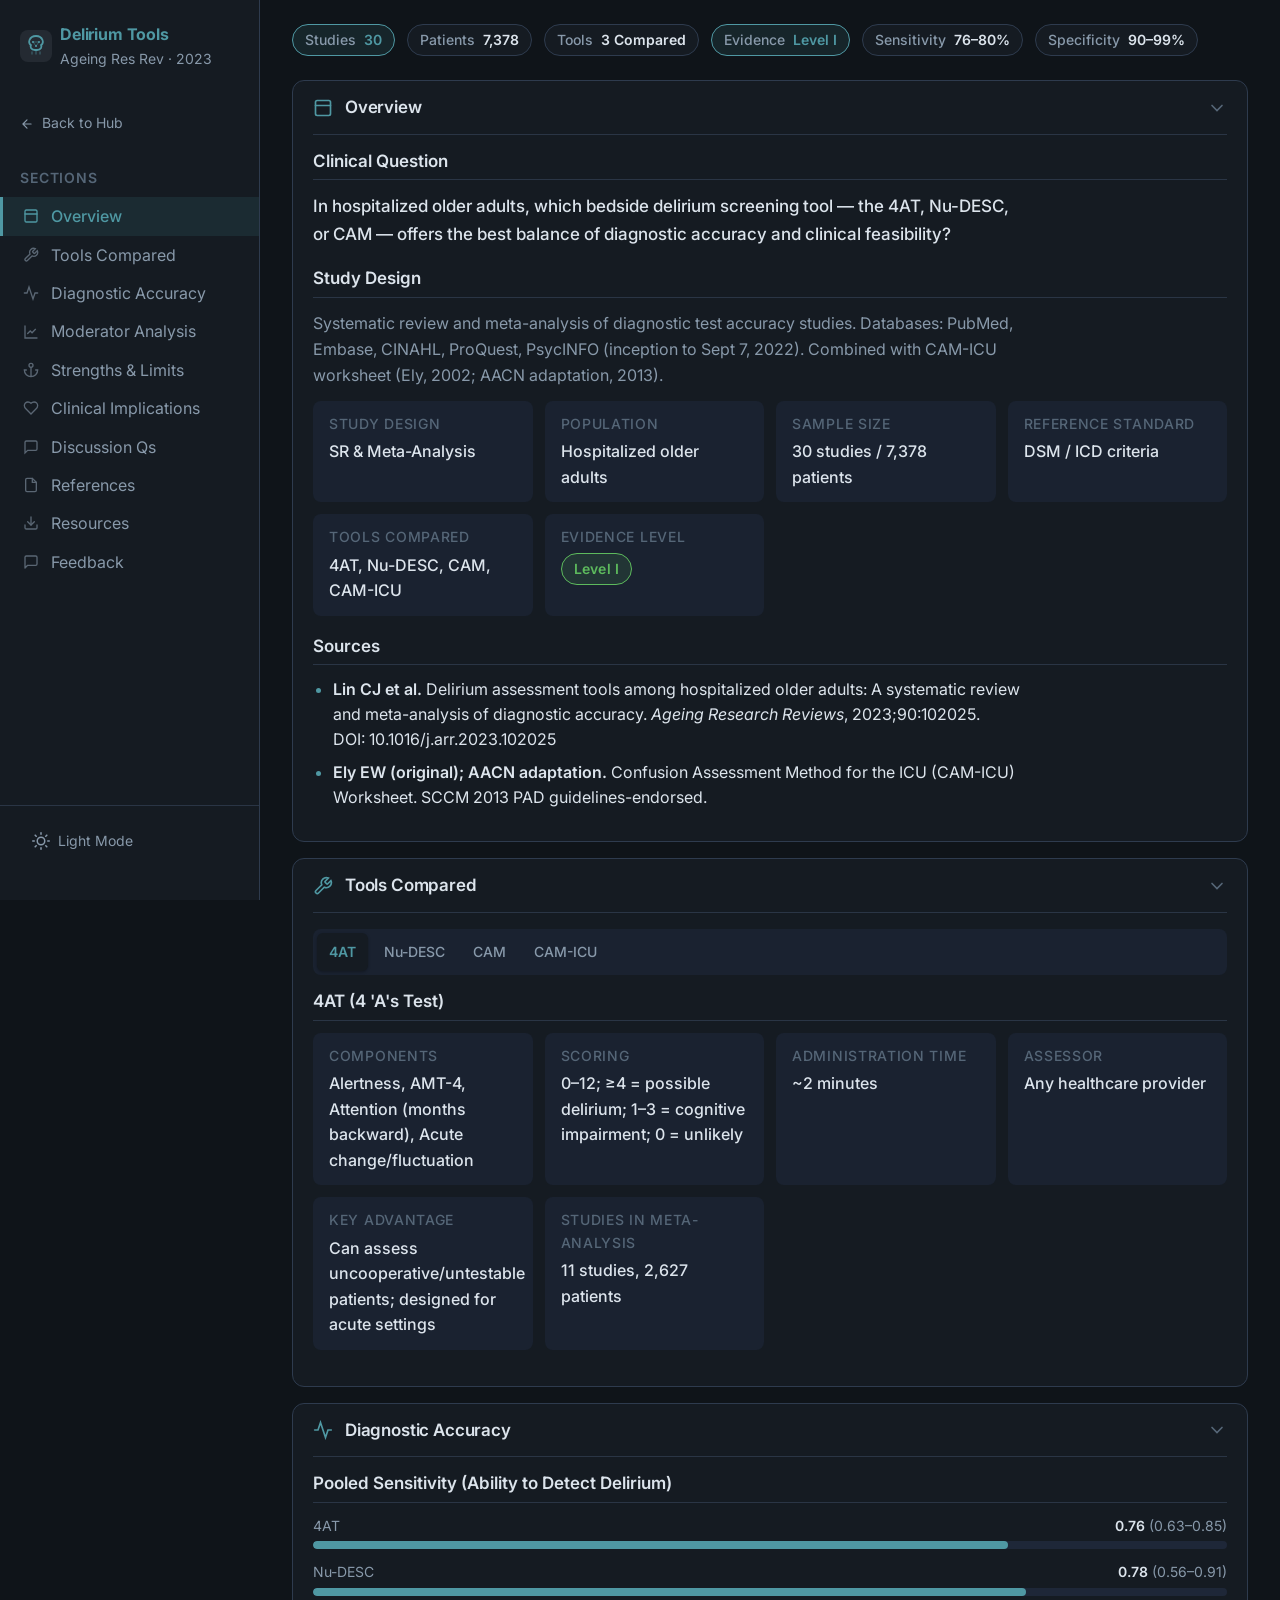
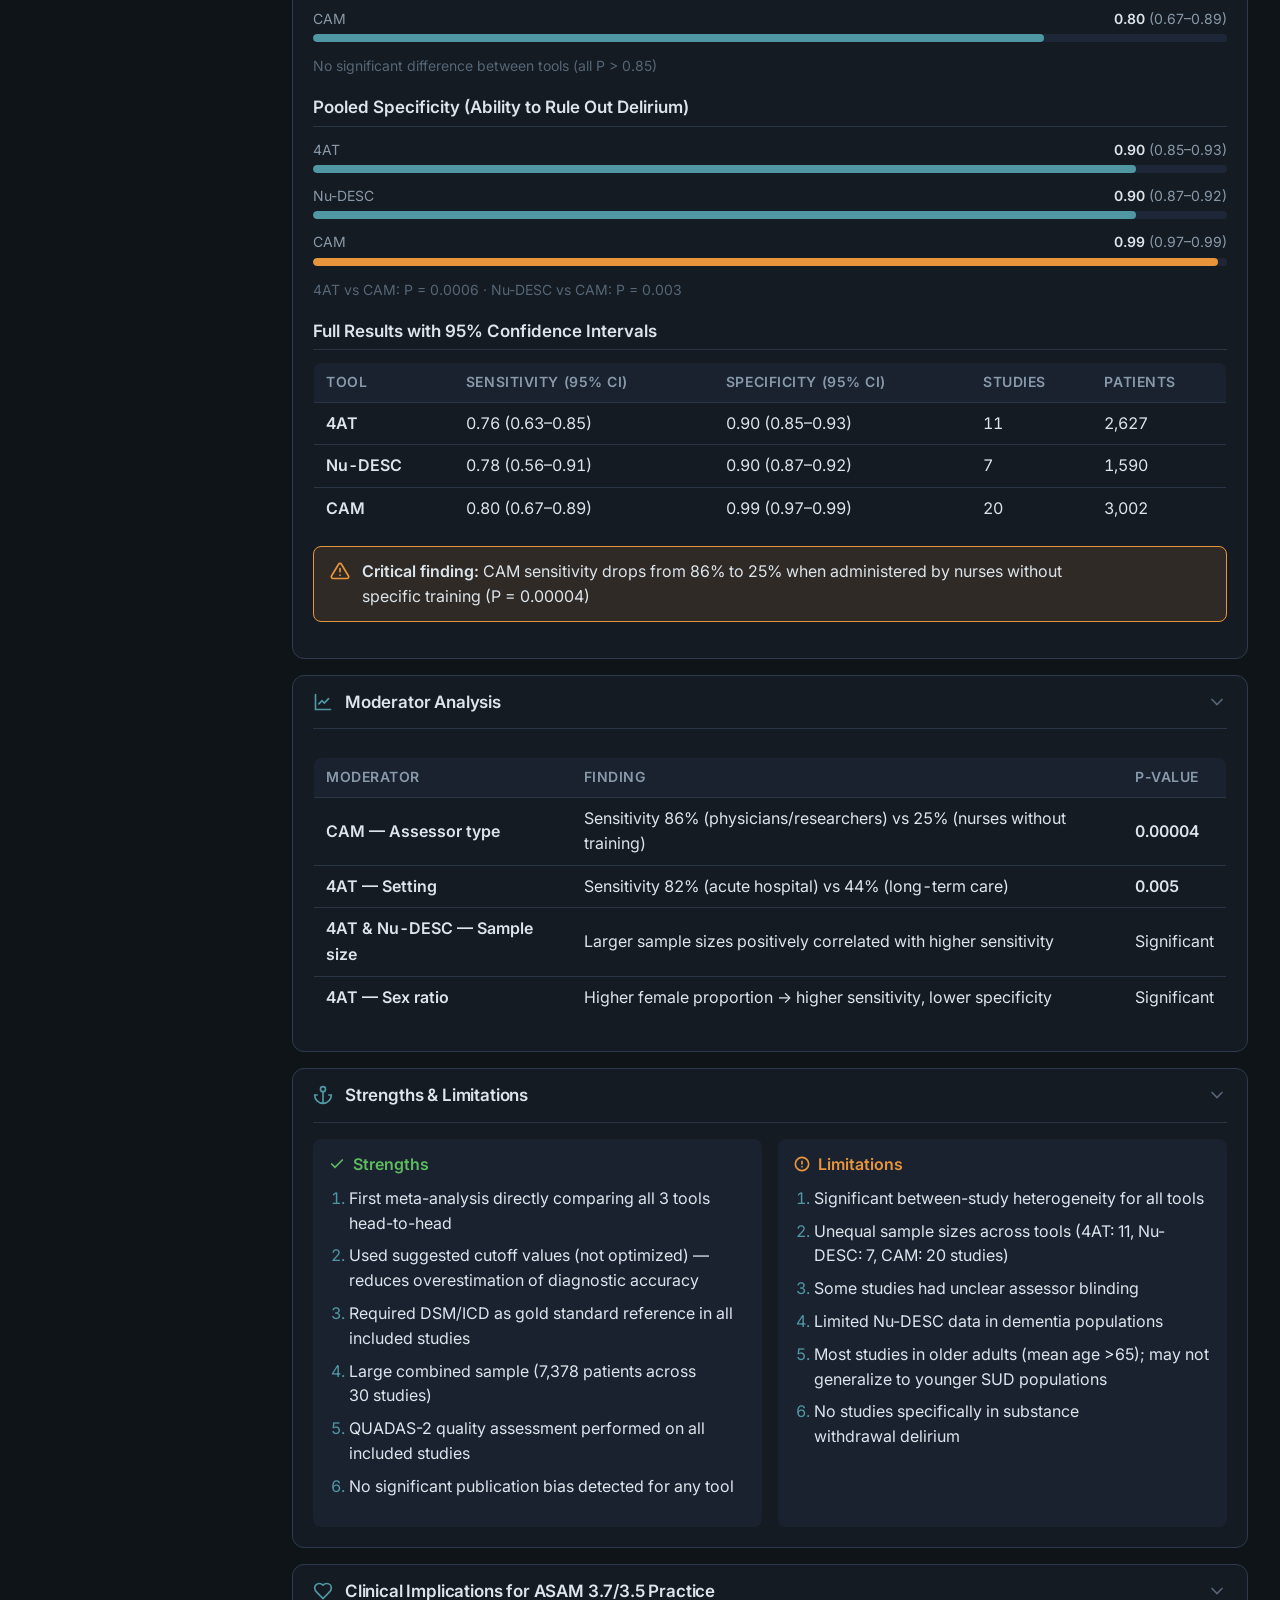
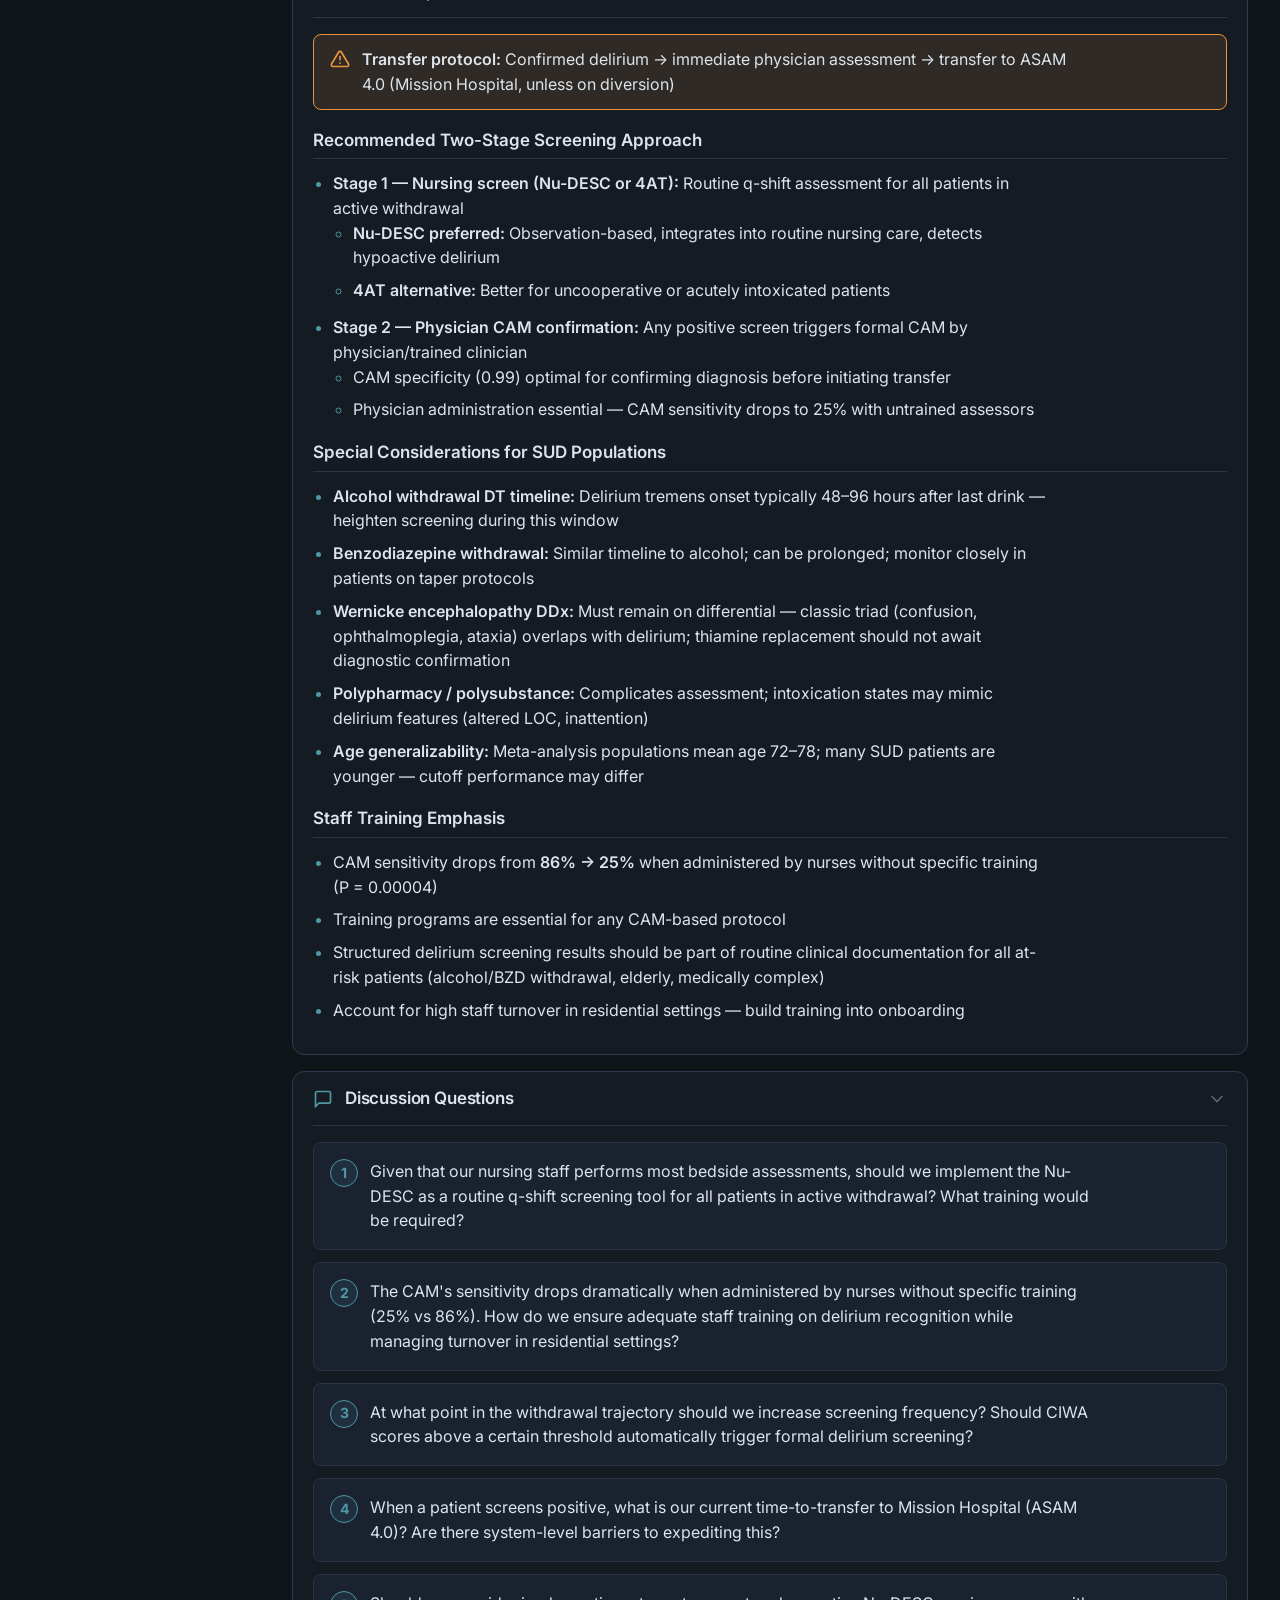
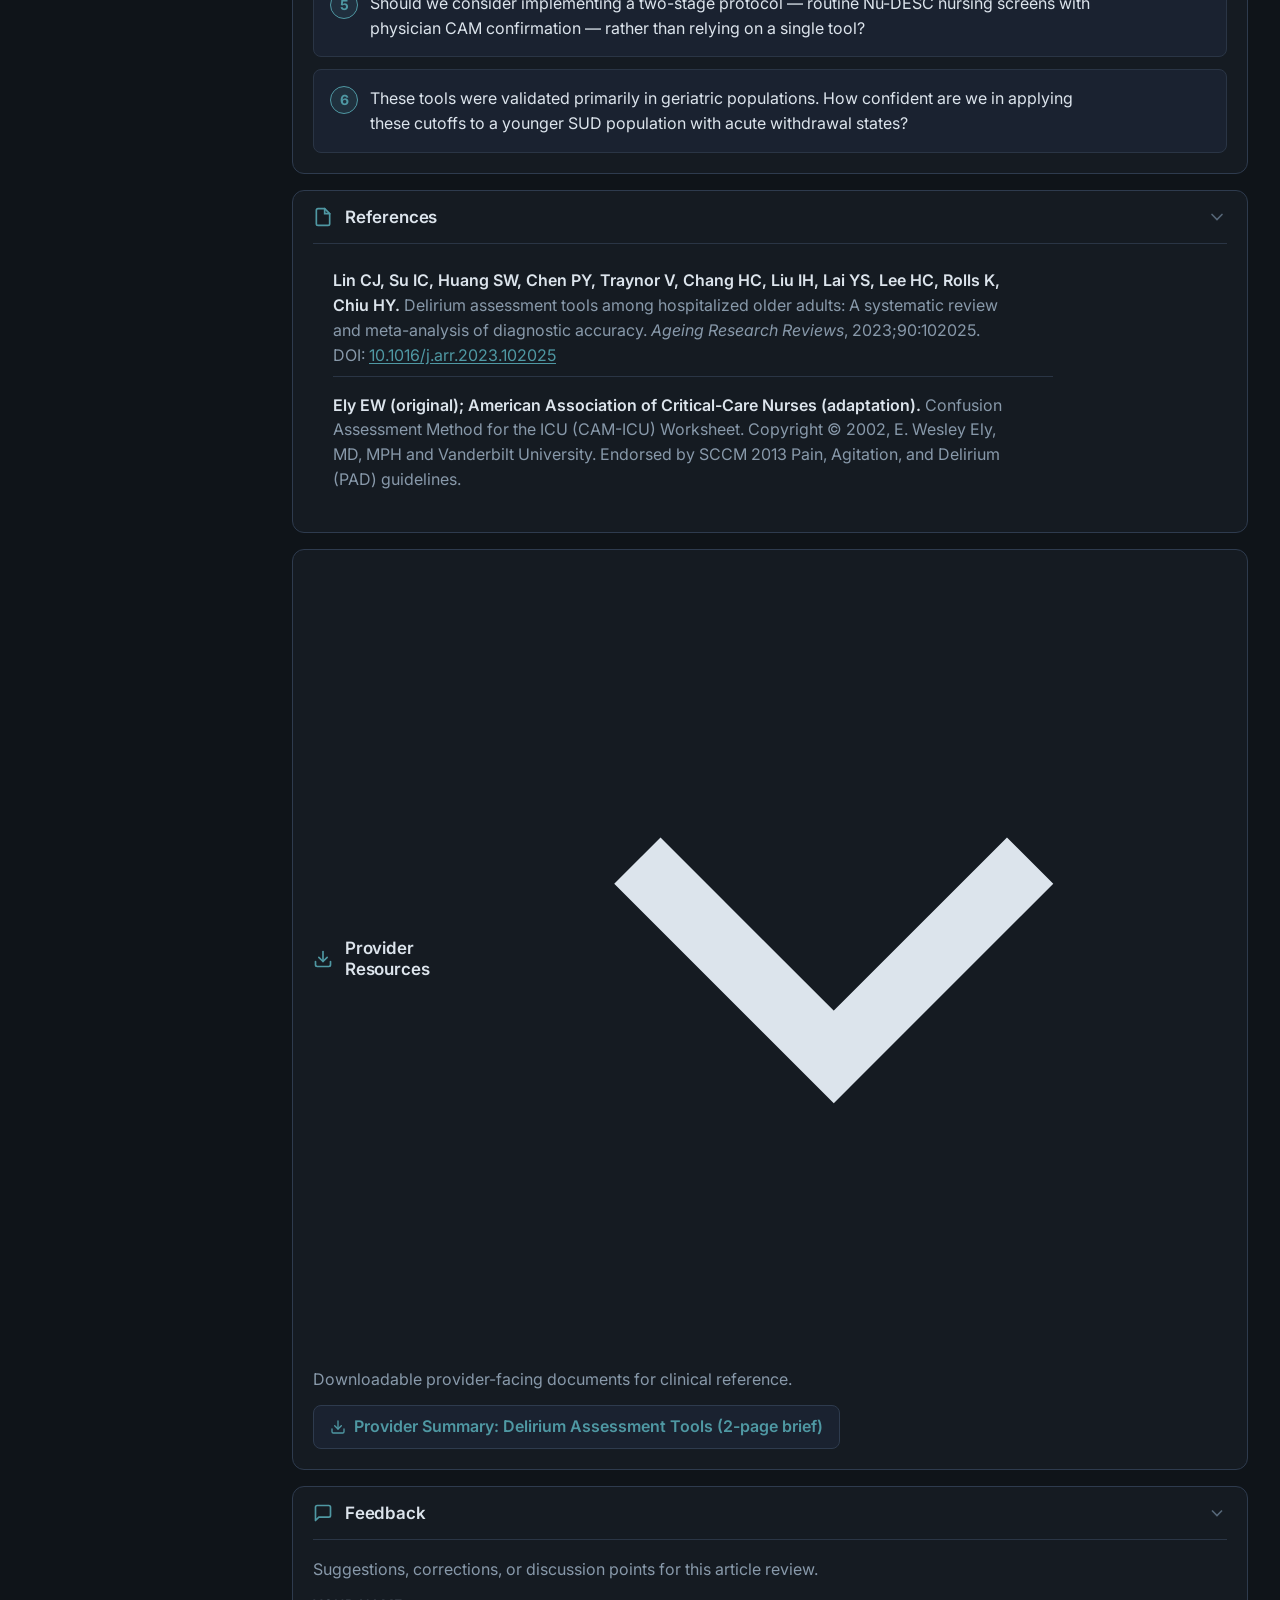
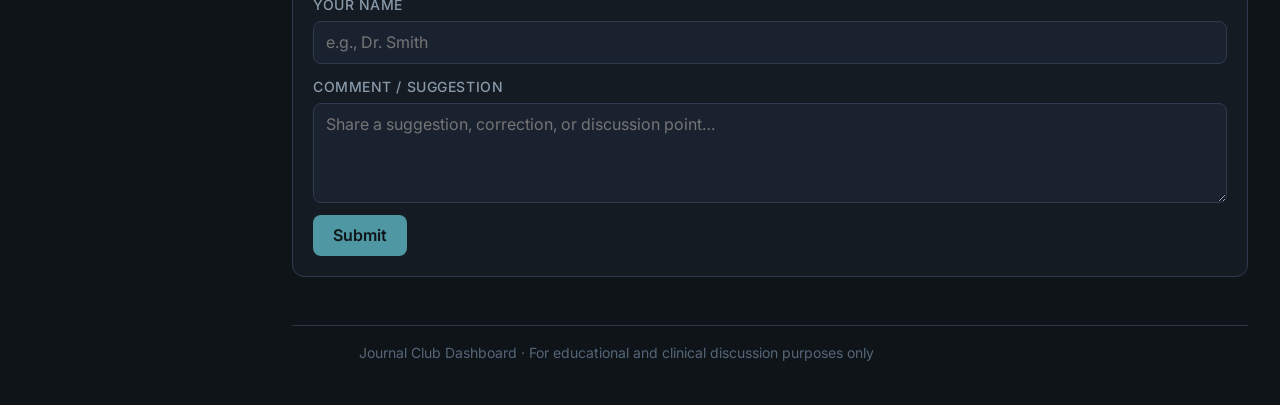
==== commit 3c92cc49: "Remove public Perplexity attribution from Journal Club pages" ====
--- a/articles/delirium-tools-2023/index.html
+++ b/articles/delirium-tools-2023/index.html
@@ -1,23 +1,6 @@
 <!DOCTYPE html>
 <html lang="en">
 <head>
-<!--
-   ______                            __
-  / ____/___  ____ ___  ____  __  __/ /____  _____
- / /   / __ \/ __ `__ \/ __ \/ / / / __/ _ \/ ___/
-/ /___/ /_/ / / / / / / /_/ / /_/ / /_/  __/ /
-\____/\____/_/ /_/ /_/ .___/\__,_/\__/\___/_/
-                    /_/
-        Created with Perplexity Computer
-        https://www.perplexity.ai/computer
--->
-
-<!-- Perplexity Computer Attribution — SEO Meta Tags -->
-<meta name="generator" content="Perplexity Computer">
-<meta name="author" content="Perplexity Computer">
-<meta property="og:see_also" content="https://www.perplexity.ai/computer">
-<link rel="author" href="https://www.perplexity.ai/computer">
-
 <meta charset="UTF-8">
 <meta name="viewport" content="width=device-width, initial-scale=1.0">
 <title>Delirium Assessment Tools — Journal Club</title>
@@ -718,9 +701,6 @@
         <p>
           Journal Club Dashboard · For educational and clinical discussion purposes only
         </p>
-        <p style="margin-top: var(--space-2);">
-          <a href="https://www.perplexity.ai/computer" target="_blank" rel="noopener noreferrer">Created with Perplexity Computer</a>
-        </p>
       </footer>
 
     </div>
